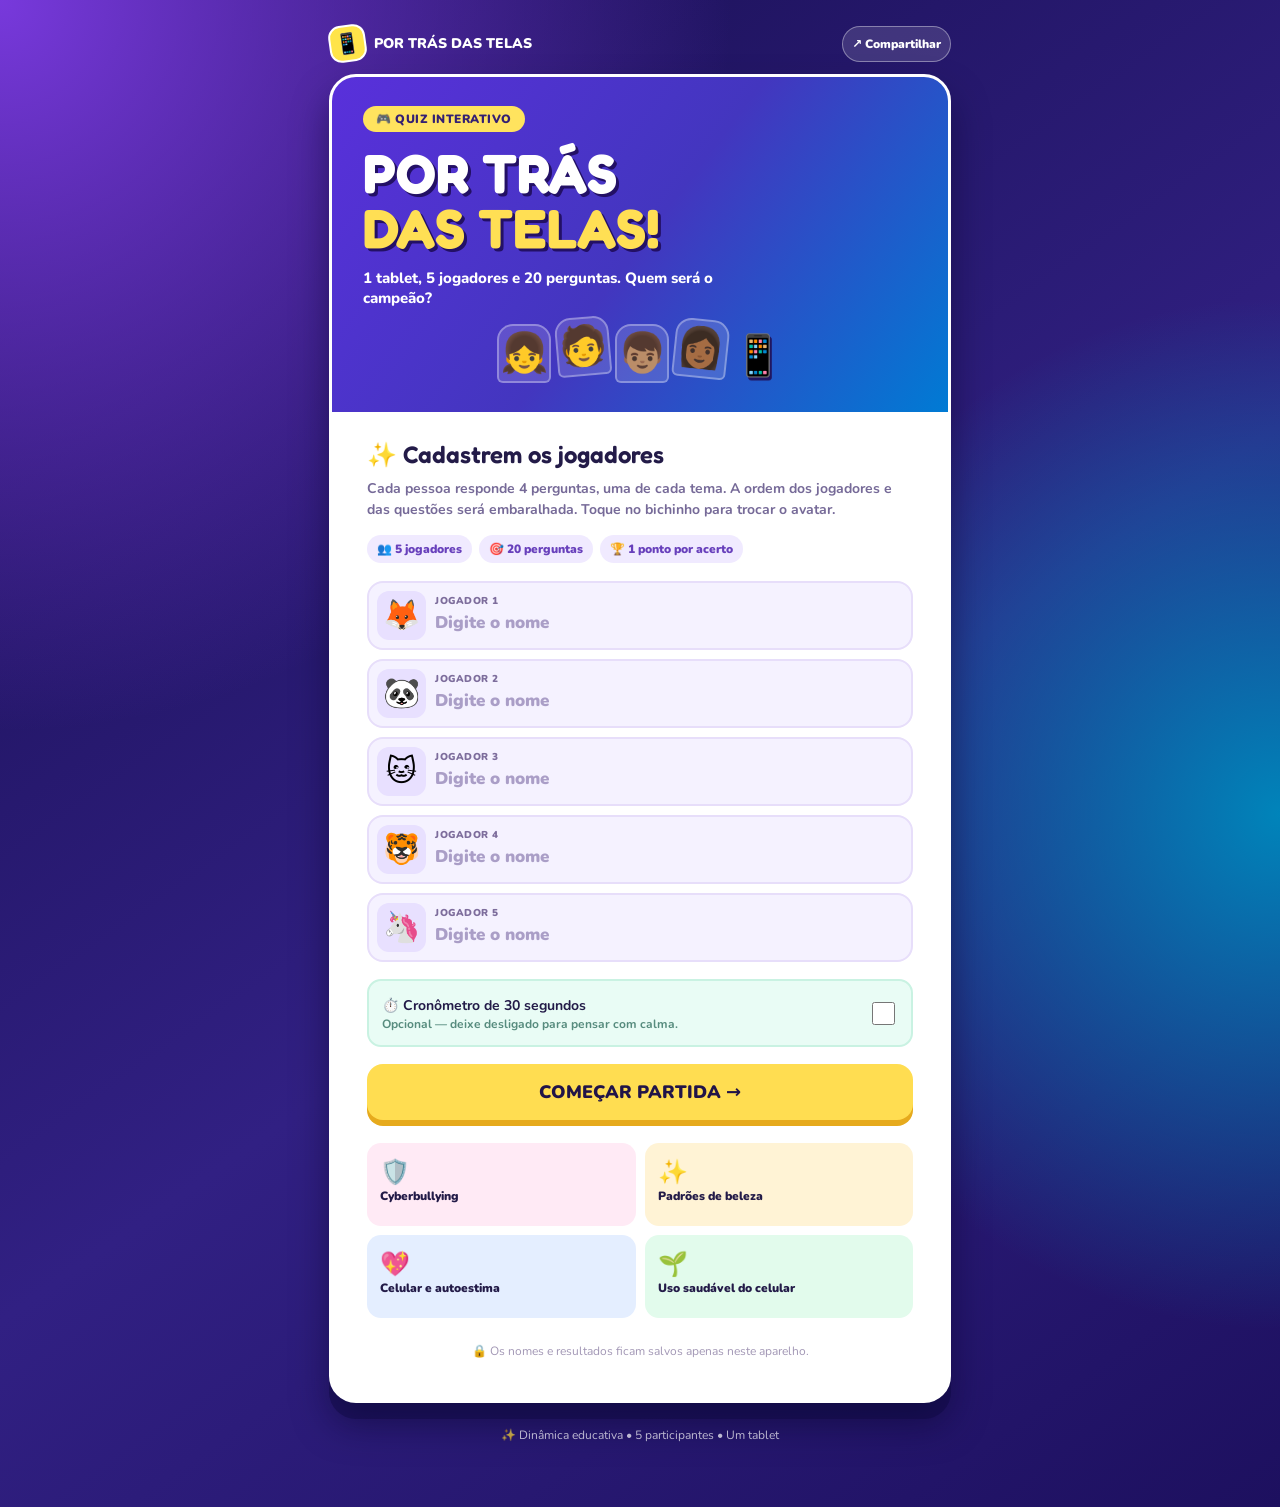
==== quiz-telas/index.html @ 09a1c5a2 "Adicionar quiz educativo interativo Por Trás das Telas para cinco jogadores" ====
<!doctype html>
<html lang="pt-BR"><head><meta charset="utf-8"><meta name="viewport" content="width=device-width,initial-scale=1,viewport-fit=cover"><meta name="theme-color" content="#22115e"><meta name="description" content="Quiz Por Trás das Telas: cinco jogadores, um tablet, 20 perguntas e 4 temas."><title>Por Trás das Telas | Quiz</title>
<style>
@import url('https://fonts.googleapis.com/css2?family=Fredoka:wght@400;500;600;700&family=Nunito:wght@400;700;800;900&display=swap');
*{box-sizing:border-box}body{margin:0;font-family:Nunito,system-ui,sans-serif;background:radial-gradient(circle at 0 0,#7839dc,transparent 37%),radial-gradient(circle at 100% 54%,#0084ba,transparent 34%),linear-gradient(145deg,#170e4f,#312083 55%,#1d105f);min-height:100dvh;color:#231b48}button,input{font:inherit}button{cursor:pointer;-webkit-tap-highlight-color:transparent}button:focus-visible,input:focus-visible{outline:3px solid #ffd848;outline-offset:2px}.shell{max-width:650px;padding:15px 14px 40px;margin:auto}.mast{display:flex;align-items:center;justify-content:space-between;gap:8px;margin-bottom:12px;color:#fff;font-weight:900;font-size:14px}.mast .brand{display:flex;align-items:center;gap:8px}.brand span{background:#ffe449;color:#271c63;display:grid;place-items:center;border:2px solid white;border-radius:12px;width:37px;height:37px;font-size:20px;transform:rotate(-8deg)}.share{border:1px solid #ffffff60;color:white;background:#ffffff22;border-radius:99px;font-size:12px;font-weight:900;padding:9px}.card{background:white;border:3px solid #fff;border-radius:27px;box-shadow:0 16px 0 #0e083e6c,0 22px 35px #09052e80;overflow:hidden}.banner{background:linear-gradient(127deg,#5930db,#4336bf,#007bd4);padding:28px 21px 25px;color:#fff;position:relative;overflow:hidden}.ribbon{display:inline-block;background:#ffe35e;color:#342073;padding:5px 13px;font-size:12px;font-weight:900;border-radius:100px;text-transform:uppercase;letter-spacing:.5px}.banner h1{font:700 clamp(36px,9vw,55px)/1 Fredoka,sans-serif;margin:13px 0;text-shadow:3px 3px #231065}.banner h1 em{color:#ffdf54;font-style:normal}.banner p{font-size:15px;font-weight:800;max-width:350px;margin:0}.avatars{display:flex;justify-content:center;align-items:end;gap:5px;padding-top:16px}.person{font-size:39px;display:grid;place-items:center;width:54px;height:59px;background:#ffffff24;border:2px solid #ffffff50;border-radius:16px 16px 6px 6px}.person:nth-child(2){transform:translateY(-7px) rotate(-5deg)}.person:nth-child(4){transform:translateY(-5px) rotate(6deg)}.mascot{font-size:40px;animation:bob 2.1s ease-in-out infinite;filter:drop-shadow(2px 3px 0 #201661)}.body{padding:22px 19px}.body h2{font:600 24px Fredoka,sans-serif;margin:0 0 9px}.desc{font-size:14px;color:#766a98;font-weight:700;line-height:1.5;margin:0 0 15px}.chips{display:flex;gap:7px;flex-wrap:wrap;margin:14px 0 18px}.chips span{font-size:12px;background:#f0eaff;border-radius:99px;padding:6px 10px;color:#6840bc;font-weight:900}.line{background:#f5f2ff;border:2px solid #e7defa;border-radius:16px;display:flex;align-items:center;gap:9px;padding:8px;margin-bottom:9px}.avatarBtn{background:#e8e0ff;border:0;border-radius:12px;width:49px;height:49px;font-size:30px;flex:none}.line div{min-width:0;flex:1}.line label{display:block;font-size:10px;color:#7d6d9c;font-weight:900;letter-spacing:.5px;text-transform:uppercase}.line input{border:0;background:transparent;width:100%;color:#20164f;font-size:17px;font-weight:900;outline:0;padding:3px 0}.line input::placeholder{color:#aa9ec7}.checkrow{background:#e9fcf5;border:2px solid #c9f2e2;padding:13px;border-radius:14px;display:flex;align-items:center;justify-content:space-between;margin:17px 0}.checkrow b{font-size:14px}.checkrow small{display:block;color:#578c7e;font-weight:700;font-size:12px}.checkrow input{accent-color:#5841d4;width:23px;height:23px}.btn{border:0;border-radius:16px;background:#ffdd51;color:#211448;font-weight:900;font-size:18px;padding:16px;box-shadow:0 6px #e6aa1d;width:100%;display:block}.btn:active{transform:translateY(4px);box-shadow:0 2px #e6aa1d}.btn.secondary{background:#6543df;color:white;box-shadow:0 6px #3b2799}.btn.light{background:#f1edfb;color:#5f3bbf;box-shadow:none;font-size:14px}.btn:disabled{opacity:.48;cursor:not-allowed;box-shadow:none}.error{font-size:13px;color:#bd2558;font-weight:900;margin:9px 0}.topicgrid{display:grid;grid-template-columns:1fr 1fr;gap:9px;margin-top:23px}.topic{border-radius:14px;background:#ffeaf5;padding:13px;font-weight:900;font-size:12px;min-height:83px}.topic:nth-child(2){background:#fff3d5}.topic:nth-child(3){background:#e4eeff}.topic:nth-child(4){background:#e2fbec}.topic i{display:block;font-style:normal;font-size:24px}.note{font-size:12px;color:#a297b5;text-align:center;line-height:1.5;padding-top:12px}.outside{font-size:12px;text-align:center;color:#ffffffb3;padding:24px 0}.handoff{text-align:center;padding:30px 19px}.handoff .huge{font-size:84px;animation:bob 2s infinite}.handoff h2{font:700 39px/1.07 Fredoka,sans-serif;margin:13px 0;color:#281950}.handoff h2 strong{color:#7038df}.handoff p{font-weight:800;color:#726590;line-height:1.55;margin:13px 0 22px}.handoff .sub{font-size:12px;background:#f1eaff;padding:9px;border-radius:99px;color:#6133be;font-weight:900}.handoff .btn{margin-top:22px}.qbanner{background:linear-gradient(130deg,var(--color),#29247b);padding:19px;color:white}.qtop{display:flex;justify-content:space-between;align-items:center;font-weight:900;font-size:13px;margin-bottom:9px}.meter{background:#ffffff60;height:9px;border-radius:10px;overflow:hidden;margin-bottom:20px}.meter div{height:100%;background:#ffe05b;transition:width .3s}.qbanner .tag{font-size:12px;font-weight:900;border-radius:50px;background:#fff;color:var(--color);padding:7px 11px;display:inline-block}.qbanner h2{font:600 clamp(25px,6vw,33px)/1.17 Fredoka,sans-serif;margin:15px 0 5px}.timer{background:#ffffff35;border-radius:80px;padding:5px 9px}.timer.low{background:#f42f62}.option{display:flex;align-items:center;gap:11px;border:3px solid #ede9f8;border-radius:17px;background:#faf9ff;min-height:67px;width:100%;padding:10px;text-align:left;color:#2d2550;font-size:15px;font-weight:900;margin:10px 0}.option.on{border-color:#673fe5;background:#efebff}.key{width:44px;height:44px;border-radius:13px;display:grid;place-items:center;font:700 22px Fredoka,sans-serif;color:white;background:#ed4c80;flex:none}.option:nth-child(2) .key{background:#3a87e7}.option:nth-child(3) .key{background:#20b983}.option:nth-child(4) .key{background:#f0b426}.option.on .key{box-shadow:0 0 0 3px #372484}.helper{font-size:12px;color:#9289ad;font-weight:700;text-align:center}.resulttop{text-align:center;padding:28px 17px;color:white;background:linear-gradient(135deg,#5e35d6,#9e31d2,#d1429a)}.resulttop .cup{font-size:71px;animation:bob 2s infinite}.resulttop h1{font:700 34px Fredoka,sans-serif;margin:10px 0}.resulttop p{font-size:15px;font-weight:800;margin:0}.rank{display:flex;align-items:center;gap:10px;padding:11px;background:#f7f3ff;border:2px solid #e8ddf9;border-radius:15px;margin:10px 0}.rank.gold{background:#fffae4;border-color:#ffe083}.place{width:38px;text-align:center;font:600 20px Fredoka,sans-serif;color:#6d4cc4}.rank .face{font-size:29px}.rank .name{flex:1;font-weight:900;overflow-wrap:anywhere}.rank .score{background:white;padding:7px 10px;border-radius:10px;font:600 21px Fredoka,sans-serif}.rank .score small{font:900 10px Nunito,sans-serif;display:block;color:#8d82a5;text-align:center}.details{margin-top:26px}.details summary{background:#f2ecff;border-radius:12px;color:#643ab6;padding:14px;font-weight:900;cursor:pointer}.review{padding:13px 3px;border-bottom:1px solid #ede8f7;font-size:13px;line-height:1.5}.review b{display:block;margin-bottom:4px}.review strong{color:#15926a}.review .miss{color:#bd4269}.review p{color:#655b84;margin:5px 0 0}.buttons{display:grid;gap:12px;margin-top:22px}.toast{position:fixed;bottom:25px;left:50%;transform:translateX(-50%);border-radius:40px;color:white;background:#1d1547;padding:11px 17px;font-size:13px;font-weight:900;z-index:20;box-shadow:0 12px 30px #0005}.confetti{position:fixed;top:-50px;font-size:23px;animation:fall 3.5s linear forwards;z-index:40;pointer-events:none}@keyframes bob{0%,100%{transform:translateY(0)}50%{transform:translateY(-8px)}}@keyframes fall{to{transform:translateY(105vh) rotate(600deg);opacity:0}}@media (min-width:600px){.shell{padding-top:25px}.body{padding:28px 35px}.banner{padding:29px 31px}}@media(prefers-reduced-motion:reduce){*,*:after,*:before{animation:none!important;transition:none!important}}
</style></head><body><main id="root" class="shell"></main>
<script>
(()=>{"use strict";
const D=[
["🛡️","Cyberbullying","#d4377c",[
["Qual situação é um exemplo de cyberbullying?",["Dar parabéns pelo aniversário","Humilhar alguém repetidamente num grupo de mensagens","Mandar um trabalho da escola","Conversar sobre um filme"],1,"Humilhação ou intimidação por meios digitais pode ser cyberbullying."],
["Alguém compartilha uma montagem para ridicularizar um colega. O melhor é:",["Repostar para todo mundo","Responder com xingamentos","Não espalhar, apoiar a vítima e avisar um adulto","Curtir a publicação"],2,"Não compartilhe a agressão. Apoie a pessoa e procure ajuda de um adulto ou da escola."],
["Por que ofensas pela internet podem machucar?",["Porque podem circular e afetar as emoções reais da pessoa","Porque não atingem ninguém de verdade","Porque sempre desaparecem imediatamente","Porque todo mundo acha engraçado"],0,"O sofrimento de quem recebe ofensas é real, mesmo quando ocorre on-line."],
["Uma pessoa recebe mensagens agressivas repetidas. O que pode ajudá-la?",["Revidar humilhando a outra pessoa","Guardar evidências, denunciar e procurar apoio","Criar um perfil falso para se vingar","Divulgar os ataques para mais gente"],1,"Guardar provas, bloquear ou denunciar e conversar com adultos de confiança pode ajudar."],
["Curtir um comentário que humilha alguém pode:",["Ajudar a pessoa humilhada","Não ter nenhum efeito","Reforçar a agressão","Apagar a postagem"],2,"Reações e compartilhamentos podem incentivar quem agride e aumentar a exposição."]]],
["✨","Padrões de beleza","#c69c1a",[
["Por que algumas fotos nas redes parecem perfeitas?",["Porque mostram todos os momentos da vida","Porque podem ter filtros, edição e iluminação planejada","Porque ninguém usa edição","Porque existe um único tipo de beleza"],1,"Muitas imagens são cuidadosamente selecionadas ou alteradas antes de serem postadas."],
["Ver sempre um único tipo de corpo como 'ideal' pode:",["Ensinar que todos são iguais","Aumentar comparações e inseguranças","Melhorar automaticamente a saúde","Fazer as diferenças desaparecerem"],1,"A repetição de padrões irreais pode influenciar a forma como nos vemos."],
["Qual afirmação sobre beleza faz mais sentido?",["Todas as pessoas precisam parecer iguais","Só influenciadores definem beleza","A beleza é diversa; não existe um único padrão","A beleza depende de seguidores"],2,"Os padrões mudam com o tempo e a cultura. Não existe uma definição única."],
["Uma pessoa se compara com fotos muito editadas. O que seria mais saudável?",["Criticar a própria aparência ainda mais","Imitar tudo que vê","Lembrar das edições e valorizar suas características","Deixar de conviver com amigos"],2,"Fotos editadas não são medidas justas de valor ou aparência."],
["Acompanhar criadores com diferentes estilos e corpos pode ajudar a:",["Respeitar a diversidade","Criar uma regra de beleza","Excluir quem é diferente","Fazer todas as pessoas se vestirem igual"],0,"Ver diversidade amplia referências e ajuda a questionar padrões estreitos."]]],
["💖","Celular e autoestima","#4664e5",[
["O que é autoestima?",["O número de seguidores","Como a pessoa se percebe e se valoriza","O modelo do telefone","O total de curtidas"],1,"Autoestima é como percebemos e valorizamos a nós mesmos."],
["Se uma foto recebe poucas curtidas, isso significa que:",["A pessoa vale menos","A foto deve ser apagada","Curtidas não definem o valor de ninguém","A pessoa não tem amigos"],2,"Curtidas são reações numa plataforma, não uma medida de valor pessoal."],
["Por que parece que todos vivem melhor nas redes?",["Porque ninguém tem problemas","Porque vemos momentos selecionados da vida dos outros","Porque todas as postagens mostram a rotina inteira","Porque ninguém edita o que publica"],1,"Em geral, vemos recortes e destaques, não a vida completa das pessoas."],
["Se um perfil te deixa mal com frequência, você pode:",["Continuar seguindo por obrigação","Comparar-se ainda mais","Silenciar ou deixar de seguir e buscar apoio se preciso","Copiar todas as fotos"],2,"Você pode controlar parte do que acompanha e conversar com alguém de confiança."],
["Qual é um sinal de que o celular está afetando seu bem-estar?",["Usá-lo para aprender","Falar com amigos e depois descansar","Perder sono e se sentir mal após se comparar constantemente","Tirar uma foto em um passeio"],2,"Conteúdos e hábitos podem prejudicar quando interferem no humor, sono ou rotina."]]],
["🌱","Uso saudável do celular","#159f79",[
["Usar o celular de forma saudável é:",["Ficar na internet a madrugada toda","Equilibrar tela, estudos, sono e convivência","Responder toda mensagem imediatamente","Abandonar atividades presenciais"],1,"Equilíbrio significa reservar tempo também para descansar, estudar e conviver."],
["Qual hábito pode ajudar a dormir melhor?",["Aumentar o brilho do celular","Passar a noite rolando vídeos","Reduzir o uso do celular antes de dormir","Deixar notificações ligadas toda a noite"],2,"Menos estímulo de telas à noite pode contribuir para uma boa rotina de sono."],
["Silenciar notificações durante uma atividade pode:",["Reduzir distrações e ajudar na concentração","Apagar todas as mensagens","Acabar com suas amizades","Desligar permanentemente o aparelho"],0,"Você pode escolher horários de foco e manter exceções importantes."],
["Você percebe que passa horas rolando vídeos. Qual atitude pode ajudar?",["Abrir mais aplicativos","Ignorar as tarefas","Definir pausas e limites de uso","Usar o celular até adormecer"],2,"Definir horários e criar pausas ajuda a usar as telas com intenção."],
["O celular é uma ferramenta positiva quando:",["Substitui todos os amigos","Ajuda a aprender, criar e conversar com equilíbrio","Sempre atrapalha o sono","É a única diversão permitida"],1,"A tecnologia pode aproximar, informar e divertir, dependendo de como é usada."]]]
];
const AN=["🦊","🐼","🐱","🐯","🦄","🐧","🐸","🦁","🐻","🐙","🦋","🐰"];
const KEY="telas_quiz_tablet_v2",root=document.getElementById("root");let s=null,icons=[0,1,2,3,4],tickId=null;
const clean=t=>String(t).replace(/[&<>"']/g,c=>({"&":"&amp;","<":"&lt;",">":"&gt;",'"':"&quot;","'":"&#39;"}[c]));
const mix=a=>{const b=[...a];for(let i=b.length-1;i>0;i--){const j=Math.floor(Math.random()*(i+1));[b[i],b[j]]=[b[j],b[i]]}return b};
function persist(){try{localStorage.setItem(KEY,JSON.stringify(s))}catch(e){}}
function stop(){if(tickId){clearInterval(tickId);tickId=null}}
function wrapper(main){root.innerHTML='<div class="mast"><div class="brand"><span>📱</span> POR TRÁS DAS TELAS</div><button class="share" data-action="share">↗ Compartilhar</button></div><section class="card">'+main+'</section><div class="outside">✨ Dinâmica educativa • 5 participantes • Um tablet</div>'}
function setup(){
let f='';for(let i=0;i<5;i++)f+='<div class="line"><button class="avatarBtn" data-action="icon" data-i="'+i+'" aria-label="Trocar avatar">'+AN[icons[i]]+'</button><div><label for="j'+i+'">Jogador '+(i+1)+'</label><input id="j'+i+'" placeholder="Digite o nome" maxlength="20" autocomplete="off"></div></div>';
wrapper('<div class="banner"><span class="ribbon">🎮 QUIZ INTERATIVO</span><h1>POR TRÁS<br><em>DAS TELAS!</em></h1><p>1 tablet, 5 jogadores e 20 perguntas. Quem será o campeão?</p><div class="avatars"><span class="person">👧</span><span class="person">🧑</span><span class="person">👦🏽</span><span class="person">👩🏾</span><span class="mascot">📱</span></div></div><div class="body"><h2>✨ Cadastrem os jogadores</h2><p class="desc">Cada pessoa responde <b>4 perguntas</b>, uma de cada tema. A ordem dos jogadores e das questões será embaralhada. Toque no bichinho para trocar o avatar.</p><div class="chips"><span>👥 5 jogadores</span><span>🎯 20 perguntas</span><span>🏆 1 ponto por acerto</span></div>'+f+'<div class="checkrow"><div><b>⏱️ Cronômetro de 30 segundos</b><small>Opcional — deixe desligado para pensar com calma.</small></div><input type="checkbox" id="timerOn"></div><div id="error" class="error"></div><button data-action="start" class="btn">COMEÇAR PARTIDA →</button><div class="topicgrid"><div class="topic"><i>🛡️</i>Cyberbullying</div><div class="topic"><i>✨</i>Padrões de beleza</div><div class="topic"><i>💖</i>Celular e autoestima</div><div class="topic"><i>🌱</i>Uso saudável do celular</div></div><p class="note">🔒 Os nomes e resultados ficam salvos apenas neste aparelho.</p></div>')
}
function start(){
let names=Array.from(root.querySelectorAll(".line input")).map(e=>e.value.trim().replace(/\s+/g," "));
if(names.some(n=>!n)){root.querySelector("#error").textContent="Preencha os cinco nomes.";return}
if(new Set(names.map(n=>n.toLowerCase())).size!==5){root.querySelector("#error").textContent="Use nomes diferentes.";return}
newGame(names.map((n,i)=>({name:n,avatar:AN[icons[i]],score:0})),root.querySelector("#timerOn").checked)
}
function newGame(players,timer){
const bank=D.map(()=>mix([0,1,2,3,4])),offset=mix([0,1,2,3]),playersInSeats=mix([0,1,2,3,4]);let turns=[];
for(let r=0;r<4;r++)for(let seat of mix([0,1,2,3,4])){let t=offset[(seat+r)%4];turns.push({player:playersInSeats[seat],topic:t,index:bank[t].pop(),round:r+1})}
s={version:2,phase:"pass",players,turns,position:0,picked:null,results:[],timer,deadline:null};persist();render();window.scrollTo(0,0)
}
function pass(){
const turn=s.turns[s.position],p=s.players[turn.player],t=D[turn.topic];
wrapper('<div class="banner"><span class="ribbon">RODADA '+turn.round+' / 4</span><h1>É HORA DE<br><em>PASSAR O TABLET!</em></h1><p>PERGUNTA '+(s.position+1)+' DE 20</p></div><div class="handoff"><div class="huge">'+clean(p.avatar)+'</div><h2>Agora é a vez de<br><strong>'+clean(p.name)+'!</strong></h2><p>Entregue o tablet para <b>'+clean(p.name)+'</b>.<br>Quando estiver pronto(a), toque para abrir a próxima pergunta.</p><div class="sub">'+t[0]+' Tema da vez: '+clean(t[1])+'</div><button class="btn" data-action="ready">ESTOU PRONTO(A) →</button><p class="note">Não revelaremos as respostas corretas até o final do jogo.</p></div>')
}
function question(){
const turn=s.turns[s.position],t=D[turn.topic],p=s.players[turn.player],q=t[3][turn.index];let opts="";
q[1].forEach((o,i)=>{opts+='<button class="option'+(s.picked===i?' on':'')+'" data-action="pick" data-i="'+i+'" aria-pressed="'+(s.picked===i)+'"><span class="key">'+("ABCD"[i])+'</span>'+clean(o)+'</button>'});
wrapper('<div class="qbanner" style="--color:'+t[2]+'"><div class="qtop"><span>'+clean(p.avatar)+' '+clean(p.name)+'</span><span class="timer" id="counter">'+(s.timer?'⏱ 30s':'Sem tempo limite')+'</span></div><div class="qtop"><span>QUESTÃO '+(s.position+1)+' DE 20</span><span>RODADA '+turn.round+' DE 4</span></div><div class="meter"><div style="width:'+(s.position/20*100)+'%"></div></div><span class="tag">'+t[0]+' '+clean(t[1])+'</span><h2>'+clean(q[0])+'</h2></div><div class="body"><h2>Escolha sua resposta</h2>'+opts+'<button class="btn" data-action="next" id="next" '+(s.picked===null?'disabled':'')+'>CONFIRMAR RESPOSTA ✓</button><p class="helper">💡 Leia com calma. O gabarito e a pontuação aparecem no encerramento.</p></div>');
if(s.timer)clock()
}
function clock(){stop();if(!s.deadline){s.deadline=Date.now()+30000;persist()}function t(){if(s.phase!=="question"){stop();return}let rem=Math.max(0,Math.ceil((s.deadline-Date.now())/1000));let e=root.querySelector("#counter");if(e){e.textContent="⏱ "+rem+"s";e.classList.toggle("low",rem<=10)}if(rem===0)next(true)}t();tickId=setInterval(t,350)}
function next(timeout){if(s.phase!=="question"||(!timeout&&s.picked===null))return;stop();let turn=s.turns[s.position],q=D[turn.topic][3][turn.index],correct=s.picked===q[2];s.results.push({player:turn.player,topic:turn.topic,index:turn.index,selected:s.picked,correct});if(correct)s.players[turn.player].score++;s.position++;s.picked=null;s.deadline=null;s.phase=s.position===20?"result":"pass";persist();render();window.scrollTo(0,0);if(s.phase==="result")confetti()}
function results(){
const ranks=s.players.map((p,i)=>({...p,i})).sort((a,b)=>b.score-a.score),best=ranks[0].score,winners=ranks.filter(p=>p.score===best);
let h='<div class="resulttop"><div class="cup">🏆</div><h1>'+(winners.length>1?'TEMOS UM EMPATE!':'TEMOS UM CAMPEÃO!')+'</h1><p>'+(winners.length>1?winners.map(p=>clean(p.name)).join(" e ")+" acertaram "+best+" de 4!":clean(winners[0].name)+" venceu com "+best+" de 4 acertos!")+'</p></div><div class="body"><h2>Ranking final</h2><p class="desc">Cada jogador recebeu uma pergunta de cada tema. Veja os resultados!</p>';
let last=-1,rank=0;
ranks.forEach((p,i)=>{if(p.score!==last){rank=i+1;last=p.score}h+='<div class="rank'+(p.score===best?' gold':'')+'"><span class="place">'+(rank===1?'🥇':rank===2?'🥈':rank===3?'🥉':rank+'º')+'</span><span class="face">'+clean(p.avatar)+'</span><span class="name">'+clean(p.name)+'</span><span class="score">'+p.score+'/4<small>ACERTOS</small></span></div>'});
h+='<details class="details"><summary>📚 Ver gabarito comentado (20 perguntas)</summary>';
D.forEach((topic,ti)=>{h+='<h3 style="color:'+topic[2]+';margin:18px 0 0">'+topic[0]+' '+clean(topic[1])+'</h3>';s.results.filter(a=>a.topic===ti).forEach(a=>{const q=topic[3][a.index],p=s.players[a.player];h+='<div class="review"><b>'+clean(p.avatar)+' '+clean(p.name)+' — '+clean(q[0])+'</b><strong class="'+(a.correct?'':'miss')+'">'+(a.correct?'✓ Acertou':'✗ Errou')+' • Correta: '+("ABCD"[q[2]])+') '+clean(q[1][q[2]])+'</strong><p>'+clean(q[3])+'</p></div>'})});
h+='</details><div class="buttons"><button class="btn" data-action="again">🔀 JOGAR DE NOVO</button><button class="btn light" data-action="reset">👥 TROCAR JOGADORES</button><button class="btn secondary" data-action="share">↗ COMPARTILHAR O LINK</button></div><p class="note">Cada nova partida embaralha perguntas e turnos. Os dados ficam salvos somente neste tablet.</p></div>';wrapper(h)
}
function confetti(){if(matchMedia("(prefers-reduced-motion: reduce)").matches)return;for(let i=0;i<24;i++){const e=document.createElement("span");e.className="confetti";e.textContent=["✨","⭐","💛","🎉","💜"][i%5];e.style.left=Math.random()*100+"vw";e.style.animationDelay=Math.random()*1.3+"s";document.body.appendChild(e);setTimeout(()=>e.remove(),5000)}}
function toast(msg){const d=document.createElement("div");d.className="toast";d.textContent=msg;document.body.appendChild(d);setTimeout(()=>d.remove(),2400)}
async function share(){const url=location.origin+location.pathname;try{if(navigator.share)await navigator.share({title:"Quiz Por Trás das Telas",text:"Jogue o quiz sobre redes sociais e autoestima!",url});else if(navigator.clipboard){await navigator.clipboard.writeText(url);toast("Link copiado! 📋")}else toast("Copie o endereço na barra do navegador.")}catch(e){}}
function render(){stop();if(!s){setup();return}if(s.phase==="pass")pass();else if(s.phase==="question")question();else if(s.phase==="result")results()}
root.addEventListener("click",e=>{const b=e.target.closest("[data-action]");if(!b)return;const a=b.dataset.action;if(a==="icon"){let i=+b.dataset.i;icons[i]=(icons[i]+1)%AN.length;b.textContent=AN[icons[i]]}else if(a==="start")start();else if(a==="ready"){s.phase="question";s.deadline=null;s.picked=null;persist();render()}else if(a==="pick"&&s.phase==="question"){s.picked=+b.dataset.i;persist();render()}else if(a==="next")next(false);else if(a==="again"){newGame(s.players.map(p=>({...p,score:0})),s.timer)}else if(a==="reset"){stop();s=null;localStorage.removeItem(KEY);setup()}else if(a==="share")share()});
try{let old=JSON.parse(localStorage.getItem(KEY)||"null");if(old&&old.version===2&&old.players?.length===5&&old.turns?.length===20&&old.position>=0&&old.position<=20&&["pass","question","result"].includes(old.phase))s=old}catch(e){}render();
})();
</script></body></html>
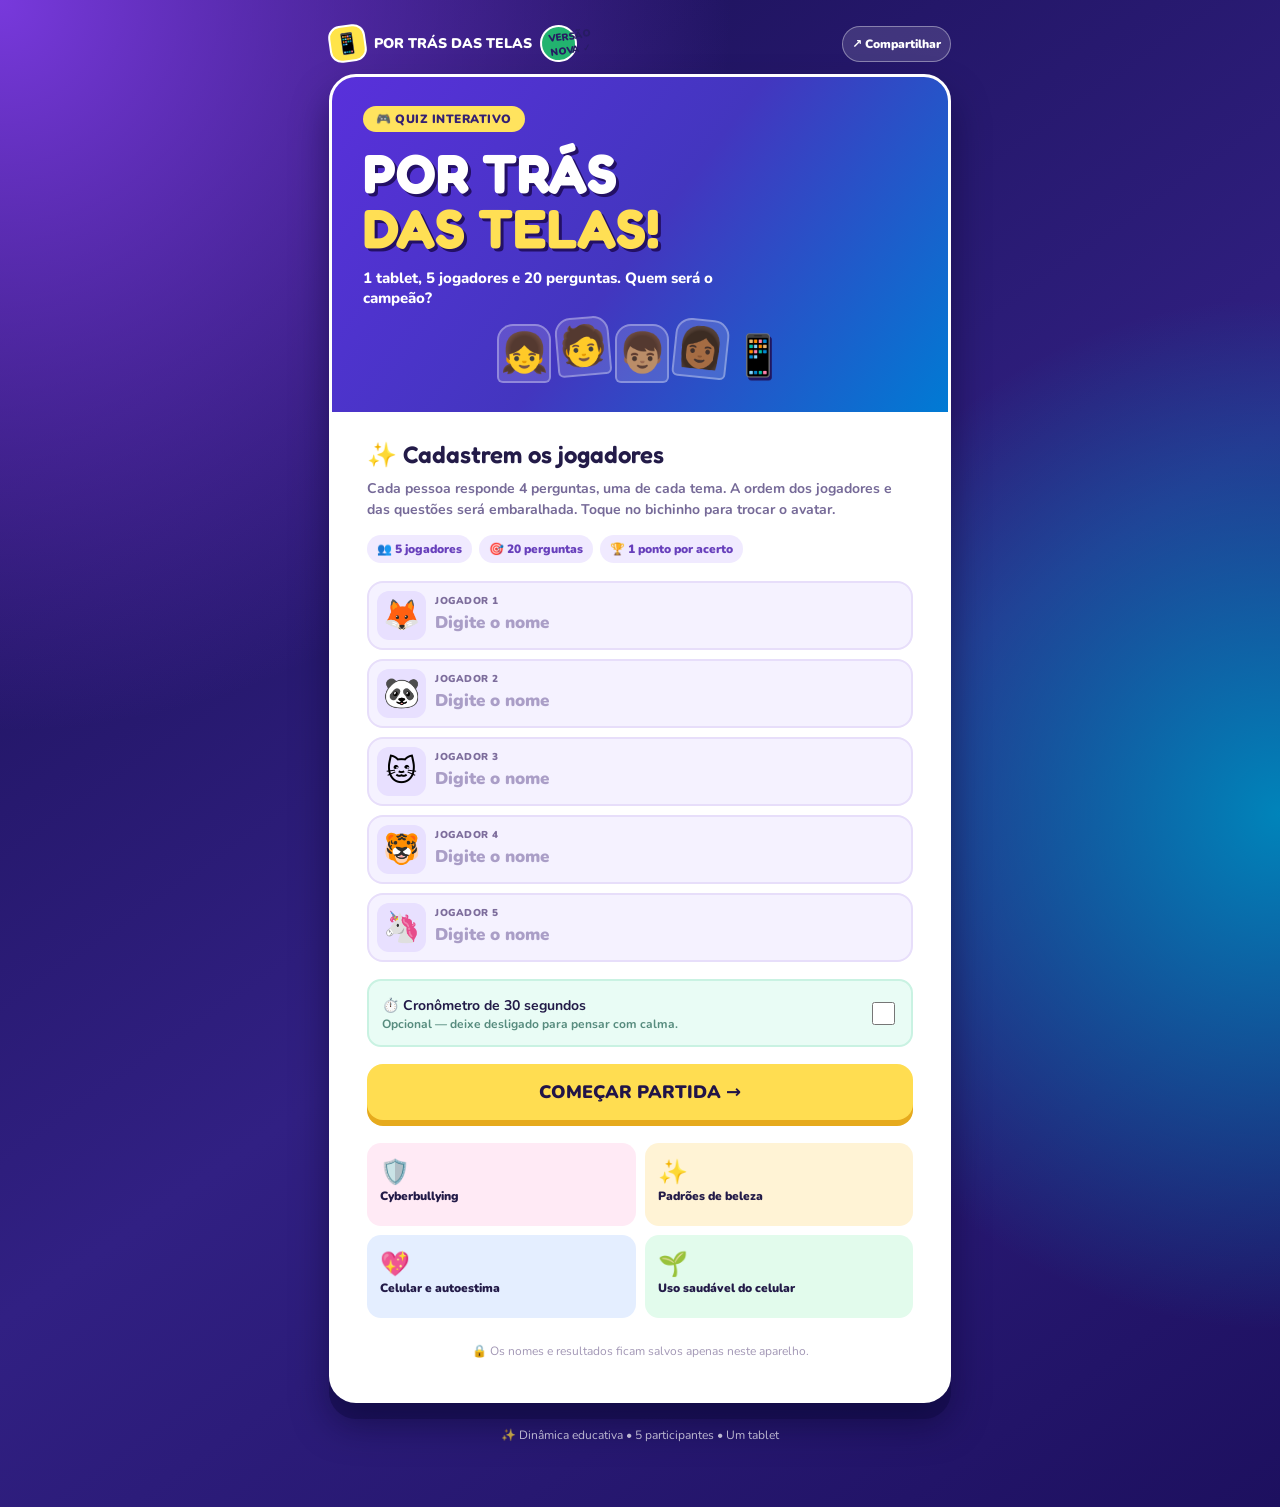
==== commit fe9fd437: "Atualizar quiz com feedback imediato e versão nova para renovar cache" ====
--- a/quiz-telas/index.html
+++ b/quiz-telas/index.html
@@ -3,6 +3,23 @@
 <style>
 @import url('https://fonts.googleapis.com/css2?family=Fredoka:wght@400;500;600;700&family=Nunito:wght@400;700;800;900&display=swap');
 *{box-sizing:border-box}body{margin:0;font-family:Nunito,system-ui,sans-serif;background:radial-gradient(circle at 0 0,#7839dc,transparent 37%),radial-gradient(circle at 100% 54%,#0084ba,transparent 34%),linear-gradient(145deg,#170e4f,#312083 55%,#1d105f);min-height:100dvh;color:#231b48}button,input{font:inherit}button{cursor:pointer;-webkit-tap-highlight-color:transparent}button:focus-visible,input:focus-visible{outline:3px solid #ffd848;outline-offset:2px}.shell{max-width:650px;padding:15px 14px 40px;margin:auto}.mast{display:flex;align-items:center;justify-content:space-between;gap:8px;margin-bottom:12px;color:#fff;font-weight:900;font-size:14px}.mast .brand{display:flex;align-items:center;gap:8px}.brand span{background:#ffe449;color:#271c63;display:grid;place-items:center;border:2px solid white;border-radius:12px;width:37px;height:37px;font-size:20px;transform:rotate(-8deg)}.share{border:1px solid #ffffff60;color:white;background:#ffffff22;border-radius:99px;font-size:12px;font-weight:900;padding:9px}.card{background:white;border:3px solid #fff;border-radius:27px;box-shadow:0 16px 0 #0e083e6c,0 22px 35px #09052e80;overflow:hidden}.banner{background:linear-gradient(127deg,#5930db,#4336bf,#007bd4);padding:28px 21px 25px;color:#fff;position:relative;overflow:hidden}.ribbon{display:inline-block;background:#ffe35e;color:#342073;padding:5px 13px;font-size:12px;font-weight:900;border-radius:100px;text-transform:uppercase;letter-spacing:.5px}.banner h1{font:700 clamp(36px,9vw,55px)/1 Fredoka,sans-serif;margin:13px 0;text-shadow:3px 3px #231065}.banner h1 em{color:#ffdf54;font-style:normal}.banner p{font-size:15px;font-weight:800;max-width:350px;margin:0}.avatars{display:flex;justify-content:center;align-items:end;gap:5px;padding-top:16px}.person{font-size:39px;display:grid;place-items:center;width:54px;height:59px;background:#ffffff24;border:2px solid #ffffff50;border-radius:16px 16px 6px 6px}.person:nth-child(2){transform:translateY(-7px) rotate(-5deg)}.person:nth-child(4){transform:translateY(-5px) rotate(6deg)}.mascot{font-size:40px;animation:bob 2.1s ease-in-out infinite;filter:drop-shadow(2px 3px 0 #201661)}.body{padding:22px 19px}.body h2{font:600 24px Fredoka,sans-serif;margin:0 0 9px}.desc{font-size:14px;color:#766a98;font-weight:700;line-height:1.5;margin:0 0 15px}.chips{display:flex;gap:7px;flex-wrap:wrap;margin:14px 0 18px}.chips span{font-size:12px;background:#f0eaff;border-radius:99px;padding:6px 10px;color:#6840bc;font-weight:900}.line{background:#f5f2ff;border:2px solid #e7defa;border-radius:16px;display:flex;align-items:center;gap:9px;padding:8px;margin-bottom:9px}.avatarBtn{background:#e8e0ff;border:0;border-radius:12px;width:49px;height:49px;font-size:30px;flex:none}.line div{min-width:0;flex:1}.line label{display:block;font-size:10px;color:#7d6d9c;font-weight:900;letter-spacing:.5px;text-transform:uppercase}.line input{border:0;background:transparent;width:100%;color:#20164f;font-size:17px;font-weight:900;outline:0;padding:3px 0}.line input::placeholder{color:#aa9ec7}.checkrow{background:#e9fcf5;border:2px solid #c9f2e2;padding:13px;border-radius:14px;display:flex;align-items:center;justify-content:space-between;margin:17px 0}.checkrow b{font-size:14px}.checkrow small{display:block;color:#578c7e;font-weight:700;font-size:12px}.checkrow input{accent-color:#5841d4;width:23px;height:23px}.btn{border:0;border-radius:16px;background:#ffdd51;color:#211448;font-weight:900;font-size:18px;padding:16px;box-shadow:0 6px #e6aa1d;width:100%;display:block}.btn:active{transform:translateY(4px);box-shadow:0 2px #e6aa1d}.btn.secondary{background:#6543df;color:white;box-shadow:0 6px #3b2799}.btn.light{background:#f1edfb;color:#5f3bbf;box-shadow:none;font-size:14px}.btn:disabled{opacity:.48;cursor:not-allowed;box-shadow:none}.error{font-size:13px;color:#bd2558;font-weight:900;margin:9px 0}.topicgrid{display:grid;grid-template-columns:1fr 1fr;gap:9px;margin-top:23px}.topic{border-radius:14px;background:#ffeaf5;padding:13px;font-weight:900;font-size:12px;min-height:83px}.topic:nth-child(2){background:#fff3d5}.topic:nth-child(3){background:#e4eeff}.topic:nth-child(4){background:#e2fbec}.topic i{display:block;font-style:normal;font-size:24px}.note{font-size:12px;color:#a297b5;text-align:center;line-height:1.5;padding-top:12px}.outside{font-size:12px;text-align:center;color:#ffffffb3;padding:24px 0}.handoff{text-align:center;padding:30px 19px}.handoff .huge{font-size:84px;animation:bob 2s infinite}.handoff h2{font:700 39px/1.07 Fredoka,sans-serif;margin:13px 0;color:#281950}.handoff h2 strong{color:#7038df}.handoff p{font-weight:800;color:#726590;line-height:1.55;margin:13px 0 22px}.handoff .sub{font-size:12px;background:#f1eaff;padding:9px;border-radius:99px;color:#6133be;font-weight:900}.handoff .btn{margin-top:22px}.qbanner{background:linear-gradient(130deg,var(--color),#29247b);padding:19px;color:white}.qtop{display:flex;justify-content:space-between;align-items:center;font-weight:900;font-size:13px;margin-bottom:9px}.meter{background:#ffffff60;height:9px;border-radius:10px;overflow:hidden;margin-bottom:20px}.meter div{height:100%;background:#ffe05b;transition:width .3s}.qbanner .tag{font-size:12px;font-weight:900;border-radius:50px;background:#fff;color:var(--color);padding:7px 11px;display:inline-block}.qbanner h2{font:600 clamp(25px,6vw,33px)/1.17 Fredoka,sans-serif;margin:15px 0 5px}.timer{background:#ffffff35;border-radius:80px;padding:5px 9px}.timer.low{background:#f42f62}.option{display:flex;align-items:center;gap:11px;border:3px solid #ede9f8;border-radius:17px;background:#faf9ff;min-height:67px;width:100%;padding:10px;text-align:left;color:#2d2550;font-size:15px;font-weight:900;margin:10px 0}.option.on{border-color:#673fe5;background:#efebff}.key{width:44px;height:44px;border-radius:13px;display:grid;place-items:center;font:700 22px Fredoka,sans-serif;color:white;background:#ed4c80;flex:none}.option:nth-child(2) .key{background:#3a87e7}.option:nth-child(3) .key{background:#20b983}.option:nth-child(4) .key{background:#f0b426}.option.on .key{box-shadow:0 0 0 3px #372484}.helper{font-size:12px;color:#9289ad;font-weight:700;text-align:center}.resulttop{text-align:center;padding:28px 17px;color:white;background:linear-gradient(135deg,#5e35d6,#9e31d2,#d1429a)}.resulttop .cup{font-size:71px;animation:bob 2s infinite}.resulttop h1{font:700 34px Fredoka,sans-serif;margin:10px 0}.resulttop p{font-size:15px;font-weight:800;margin:0}.rank{display:flex;align-items:center;gap:10px;padding:11px;background:#f7f3ff;border:2px solid #e8ddf9;border-radius:15px;margin:10px 0}.rank.gold{background:#fffae4;border-color:#ffe083}.place{width:38px;text-align:center;font:600 20px Fredoka,sans-serif;color:#6d4cc4}.rank .face{font-size:29px}.rank .name{flex:1;font-weight:900;overflow-wrap:anywhere}.rank .score{background:white;padding:7px 10px;border-radius:10px;font:600 21px Fredoka,sans-serif}.rank .score small{font:900 10px Nunito,sans-serif;display:block;color:#8d82a5;text-align:center}.details{margin-top:26px}.details summary{background:#f2ecff;border-radius:12px;color:#643ab6;padding:14px;font-weight:900;cursor:pointer}.review{padding:13px 3px;border-bottom:1px solid #ede8f7;font-size:13px;line-height:1.5}.review b{display:block;margin-bottom:4px}.review strong{color:#15926a}.review .miss{color:#bd4269}.review p{color:#655b84;margin:5px 0 0}.buttons{display:grid;gap:12px;margin-top:22px}.toast{position:fixed;bottom:25px;left:50%;transform:translateX(-50%);border-radius:40px;color:white;background:#1d1547;padding:11px 17px;font-size:13px;font-weight:900;z-index:20;box-shadow:0 12px 30px #0005}.confetti{position:fixed;top:-50px;font-size:23px;animation:fall 3.5s linear forwards;z-index:40;pointer-events:none}@keyframes bob{0%,100%{transform:translateY(0)}50%{transform:translateY(-8px)}}@keyframes fall{to{transform:translateY(105vh) rotate(600deg);opacity:0}}@media (min-width:600px){.shell{padding-top:25px}.body{padding:28px 35px}.banner{padding:29px 31px}}@media(prefers-reduced-motion:reduce){*,*:after,*:before{animation:none!important;transition:none!important}}
+
+.feedbackBanner{padding:23px 19px;text-align:center;color:white}
+.feedbackBanner.yay{background:linear-gradient(135deg,#0b9262,#20bd78 70%,#69dc9f)}
+.feedbackBanner.oops{background:linear-gradient(135deg,#c72750,#ef4864 70%,#ff8c8e)}
+.feedbackBanner .feedbackIcon{font-size:64px;line-height:1.15}
+.feedbackBanner h1{font-family:Fredoka,sans-serif;font-size:41px;line-height:1;margin:8px 0;text-shadow:2px 3px #0002}
+.feedbackBanner p{font-weight:900;font-size:15px;margin:0}
+.feedbackChoices{display:grid;gap:10px;margin:15px 0}
+.feedbackChoices .option{cursor:default;min-height:56px;margin:0;border-width:3px}
+.feedbackChoices .option.correctChoice{background:#dff9e9;border-color:#18aa68}
+.feedbackChoices .option.wrongChoice{background:#ffebee;border-color:#e2485b}
+.feedbackChoices .option.correctChoice .key{background:#18aa68}
+.feedbackChoices .option.wrongChoice .key{background:#e2485b}
+.choiceMark{font-size:20px;margin-left:auto}
+.feedbackExplain{background:#f2eeff;border-radius:16px;padding:15px;margin:18px 0;color:#362567}
+.feedbackExplain strong{font-family:Fredoka,sans-serif;font-size:20px}
+.feedbackExplain p{font-size:15px;line-height:1.5;font-weight:800;margin:8px 0 0}
 </style></head><body><main id="root" class="shell"></main>
 <script>
 (()=>{"use strict";
@@ -33,12 +50,12 @@
 ["O celular é uma ferramenta positiva quando:",["Substitui todos os amigos","Ajuda a aprender, criar e conversar com equilíbrio","Sempre atrapalha o sono","É a única diversão permitida"],1,"A tecnologia pode aproximar, informar e divertir, dependendo de como é usada."]]]
 ];
 const AN=["🦊","🐼","🐱","🐯","🦄","🐧","🐸","🦁","🐻","🐙","🦋","🐰"];
-const KEY="telas_quiz_tablet_v2",root=document.getElementById("root");let s=null,icons=[0,1,2,3,4],tickId=null;
+const KEY="telas_quiz_tablet_v3_feedback",root=document.getElementById("root");let s=null,icons=[0,1,2,3,4],tickId=null;
 const clean=t=>String(t).replace(/[&<>"']/g,c=>({"&":"&amp;","<":"&lt;",">":"&gt;",'"':"&quot;","'":"&#39;"}[c]));
 const mix=a=>{const b=[...a];for(let i=b.length-1;i>0;i--){const j=Math.floor(Math.random()*(i+1));[b[i],b[j]]=[b[j],b[i]]}return b};
 function persist(){try{localStorage.setItem(KEY,JSON.stringify(s))}catch(e){}}
 function stop(){if(tickId){clearInterval(tickId);tickId=null}}
-function wrapper(main){root.innerHTML='<div class="mast"><div class="brand"><span>📱</span> POR TRÁS DAS TELAS</div><button class="share" data-action="share">↗ Compartilhar</button></div><section class="card">'+main+'</section><div class="outside">✨ Dinâmica educativa • 5 participantes • Um tablet</div>'}
+function wrapper(main){root.innerHTML='<div class="mast"><div class="brand"><span>📱</span> POR TRÁS DAS TELAS <span style="font-size:10px;background:#22b36f;padding:4px 7px;border-radius:100px">VERSÃO NOVA ✓</span></div><button class="share" data-action="share">↗ Compartilhar</button></div><section class="card">'+main+'</section><div class="outside">✨ Dinâmica educativa • 5 participantes • Um tablet</div>'}
 function setup(){
 let f='';for(let i=0;i<5;i++)f+='<div class="line"><button class="avatarBtn" data-action="icon" data-i="'+i+'" aria-label="Trocar avatar">'+AN[icons[i]]+'</button><div><label for="j'+i+'">Jogador '+(i+1)+'</label><input id="j'+i+'" placeholder="Digite o nome" maxlength="20" autocomplete="off"></div></div>';
 wrapper('<div class="banner"><span class="ribbon">🎮 QUIZ INTERATIVO</span><h1>POR TRÁS<br><em>DAS TELAS!</em></h1><p>1 tablet, 5 jogadores e 20 perguntas. Quem será o campeão?</p><div class="avatars"><span class="person">👧</span><span class="person">🧑</span><span class="person">👦🏽</span><span class="person">👩🏾</span><span class="mascot">📱</span></div></div><div class="body"><h2>✨ Cadastrem os jogadores</h2><p class="desc">Cada pessoa responde <b>4 perguntas</b>, uma de cada tema. A ordem dos jogadores e das questões será embaralhada. Toque no bichinho para trocar o avatar.</p><div class="chips"><span>👥 5 jogadores</span><span>🎯 20 perguntas</span><span>🏆 1 ponto por acerto</span></div>'+f+'<div class="checkrow"><div><b>⏱️ Cronômetro de 30 segundos</b><small>Opcional — deixe desligado para pensar com calma.</small></div><input type="checkbox" id="timerOn"></div><div id="error" class="error"></div><button data-action="start" class="btn">COMEÇAR PARTIDA →</button><div class="topicgrid"><div class="topic"><i>🛡️</i>Cyberbullying</div><div class="topic"><i>✨</i>Padrões de beleza</div><div class="topic"><i>💖</i>Celular e autoestima</div><div class="topic"><i>🌱</i>Uso saudável do celular</div></div><p class="note">🔒 Os nomes e resultados ficam salvos apenas neste aparelho.</p></div>')
@@ -61,11 +78,31 @@
 function question(){
 const turn=s.turns[s.position],t=D[turn.topic],p=s.players[turn.player],q=t[3][turn.index];let opts="";
 q[1].forEach((o,i)=>{opts+='<button class="option'+(s.picked===i?' on':'')+'" data-action="pick" data-i="'+i+'" aria-pressed="'+(s.picked===i)+'"><span class="key">'+("ABCD"[i])+'</span>'+clean(o)+'</button>'});
-wrapper('<div class="qbanner" style="--color:'+t[2]+'"><div class="qtop"><span>'+clean(p.avatar)+' '+clean(p.name)+'</span><span class="timer" id="counter">'+(s.timer?'⏱ 30s':'Sem tempo limite')+'</span></div><div class="qtop"><span>QUESTÃO '+(s.position+1)+' DE 20</span><span>RODADA '+turn.round+' DE 4</span></div><div class="meter"><div style="width:'+(s.position/20*100)+'%"></div></div><span class="tag">'+t[0]+' '+clean(t[1])+'</span><h2>'+clean(q[0])+'</h2></div><div class="body"><h2>Escolha sua resposta</h2>'+opts+'<button class="btn" data-action="next" id="next" '+(s.picked===null?'disabled':'')+'>CONFIRMAR RESPOSTA ✓</button><p class="helper">💡 Leia com calma. O gabarito e a pontuação aparecem no encerramento.</p></div>');
+wrapper('<div class="qbanner" style="--color:'+t[2]+'"><div class="qtop"><span>'+clean(p.avatar)+' '+clean(p.name)+'</span><span class="timer" id="counter">'+(s.timer?'⏱ 30s':'Sem tempo limite')+'</span></div><div class="qtop"><span>QUESTÃO '+(s.position+1)+' DE 20</span><span>RODADA '+turn.round+' DE 4</span></div><div class="meter"><div style="width:'+(s.position/20*100)+'%"></div></div><span class="tag">'+t[0]+' '+clean(t[1])+'</span><h2>'+clean(q[0])+'</h2></div><div class="body"><h2>Escolha sua resposta</h2>'+opts+'<button class="btn" data-action="next" id="next" '+(s.picked===null?'disabled':'')+'>CONFIRMAR RESPOSTA ✓</button><p class="helper">💡 Depois de responder, descubra na hora se acertou e leia a explicação.</p></div>');
 if(s.timer)clock()
 }
 function clock(){stop();if(!s.deadline){s.deadline=Date.now()+30000;persist()}function t(){if(s.phase!=="question"){stop();return}let rem=Math.max(0,Math.ceil((s.deadline-Date.now())/1000));let e=root.querySelector("#counter");if(e){e.textContent="⏱ "+rem+"s";e.classList.toggle("low",rem<=10)}if(rem===0)next(true)}t();tickId=setInterval(t,350)}
-function next(timeout){if(s.phase!=="question"||(!timeout&&s.picked===null))return;stop();let turn=s.turns[s.position],q=D[turn.topic][3][turn.index],correct=s.picked===q[2];s.results.push({player:turn.player,topic:turn.topic,index:turn.index,selected:s.picked,correct});if(correct)s.players[turn.player].score++;s.position++;s.picked=null;s.deadline=null;s.phase=s.position===20?"result":"pass";persist();render();window.scrollTo(0,0);if(s.phase==="result")confetti()}
+function next(timeout){
+if(s.phase!=="question"||(!timeout&&s.picked===null))return;
+stop();
+const turn=s.turns[s.position],q=D[turn.topic][3][turn.index],correct=s.picked===q[2];
+s.results.push({player:turn.player,topic:turn.topic,index:turn.index,selected:s.picked,correct});
+if(correct)s.players[turn.player].score++;
+s.feedback={player:turn.player,topic:turn.topic,index:turn.index,selected:s.picked,correct};
+s.deadline=null;s.phase="feedback";persist();render();window.scrollTo(0,0);
+}
+function feedback(){
+const a=s.feedback,t=D[a.topic],q=t[3][a.index],p=s.players[a.player];
+const opts=q[1].map((label,i)=>'<div class="option '+(i===q[2]?'correctChoice':(i===a.selected?'wrongChoice':''))+'" role="listitem"><span class="key">'+("ABCD"[i])+'</span><span>'+clean(label)+'</span>'+(i===q[2]?'<b class="choiceMark">✓</b>':i===a.selected?'<b class="choiceMark">✕</b>':'')+'</div>').join("");
+wrapper('<div class="feedbackBanner '+(a.correct?'yay':'oops')+'"><div class="feedbackIcon">'+(a.correct?'✅':'❌')+'</div><h1>'+(a.correct?'ACERTOU!':'ERROU!')+'</h1><p>'+(a.correct?'Muito bem! Você ganhou 1 ponto.':'Não foi dessa vez! Confira a resposta e entenda por quê.')+'</p></div><div class="body"><div class="qtop"><span>'+clean(p.avatar)+' '+clean(p.name)+'</span><span>'+t[0]+' '+clean(t[1])+'</span></div><h2>'+clean(q[0])+'</h2><div class="feedbackChoices" role="list">'+opts+'</div><div class="feedbackExplain"><strong>💡 Explicação</strong><p>'+clean(q[3])+'</p></div><button class="btn" data-action="advance">'+(s.position===19?'🏆 VER RESULTADO FINAL':'PRÓXIMA PERGUNTA →')+'</button><p class="helper">Passe o tablet somente quando chegar a tela do próximo jogador.</p></div>');
+}
+function advance(){
+if(s.phase!=="feedback")return;
+s.position++;s.picked=null;s.deadline=null;s.feedback=null;
+s.phase=s.position===20?"result":"pass";
+persist();render();window.scrollTo(0,0);
+if(s.phase==="result")confetti();
+}
 function results(){
 const ranks=s.players.map((p,i)=>({...p,i})).sort((a,b)=>b.score-a.score),best=ranks[0].score,winners=ranks.filter(p=>p.score===best);
 let h='<div class="resulttop"><div class="cup">🏆</div><h1>'+(winners.length>1?'TEMOS UM EMPATE!':'TEMOS UM CAMPEÃO!')+'</h1><p>'+(winners.length>1?winners.map(p=>clean(p.name)).join(" e ")+" acertaram "+best+" de 4!":clean(winners[0].name)+" venceu com "+best+" de 4 acertos!")+'</p></div><div class="body"><h2>Ranking final</h2><p class="desc">Cada jogador recebeu uma pergunta de cada tema. Veja os resultados!</p>';
@@ -78,8 +115,8 @@
 function confetti(){if(matchMedia("(prefers-reduced-motion: reduce)").matches)return;for(let i=0;i<24;i++){const e=document.createElement("span");e.className="confetti";e.textContent=["✨","⭐","💛","🎉","💜"][i%5];e.style.left=Math.random()*100+"vw";e.style.animationDelay=Math.random()*1.3+"s";document.body.appendChild(e);setTimeout(()=>e.remove(),5000)}}
 function toast(msg){const d=document.createElement("div");d.className="toast";d.textContent=msg;document.body.appendChild(d);setTimeout(()=>d.remove(),2400)}
 async function share(){const url=location.origin+location.pathname;try{if(navigator.share)await navigator.share({title:"Quiz Por Trás das Telas",text:"Jogue o quiz sobre redes sociais e autoestima!",url});else if(navigator.clipboard){await navigator.clipboard.writeText(url);toast("Link copiado! 📋")}else toast("Copie o endereço na barra do navegador.")}catch(e){}}
-function render(){stop();if(!s){setup();return}if(s.phase==="pass")pass();else if(s.phase==="question")question();else if(s.phase==="result")results()}
-root.addEventListener("click",e=>{const b=e.target.closest("[data-action]");if(!b)return;const a=b.dataset.action;if(a==="icon"){let i=+b.dataset.i;icons[i]=(icons[i]+1)%AN.length;b.textContent=AN[icons[i]]}else if(a==="start")start();else if(a==="ready"){s.phase="question";s.deadline=null;s.picked=null;persist();render()}else if(a==="pick"&&s.phase==="question"){s.picked=+b.dataset.i;persist();render()}else if(a==="next")next(false);else if(a==="again"){newGame(s.players.map(p=>({...p,score:0})),s.timer)}else if(a==="reset"){stop();s=null;localStorage.removeItem(KEY);setup()}else if(a==="share")share()});
-try{let old=JSON.parse(localStorage.getItem(KEY)||"null");if(old&&old.version===2&&old.players?.length===5&&old.turns?.length===20&&old.position>=0&&old.position<=20&&["pass","question","result"].includes(old.phase))s=old}catch(e){}render();
+function render(){stop();if(!s){setup();return}if(s.phase==="pass")pass();else if(s.phase==="question")question();else if(s.phase==="feedback")feedback();else if(s.phase==="result")results()}
+root.addEventListener("click",e=>{const b=e.target.closest("[data-action]");if(!b)return;const a=b.dataset.action;if(a==="icon"){let i=+b.dataset.i;icons[i]=(icons[i]+1)%AN.length;b.textContent=AN[icons[i]]}else if(a==="start")start();else if(a==="ready"){s.phase="question";s.deadline=null;s.picked=null;persist();render()}else if(a==="pick"&&s.phase==="question"){s.picked=+b.dataset.i;persist();render()}else if(a==="next")next(false);else if(a==="advance")advance();else if(a==="again"){newGame(s.players.map(p=>({...p,score:0})),s.timer)}else if(a==="reset"){stop();s=null;localStorage.removeItem(KEY);setup()}else if(a==="share")share()});
+try{let old=JSON.parse(localStorage.getItem(KEY)||"null");if(old&&old.version===2&&old.players?.length===5&&old.turns?.length===20&&old.position>=0&&old.position<=20&&["pass","question","feedback","result"].includes(old.phase))s=old}catch(e){}render();
 })();
 </script></body></html>
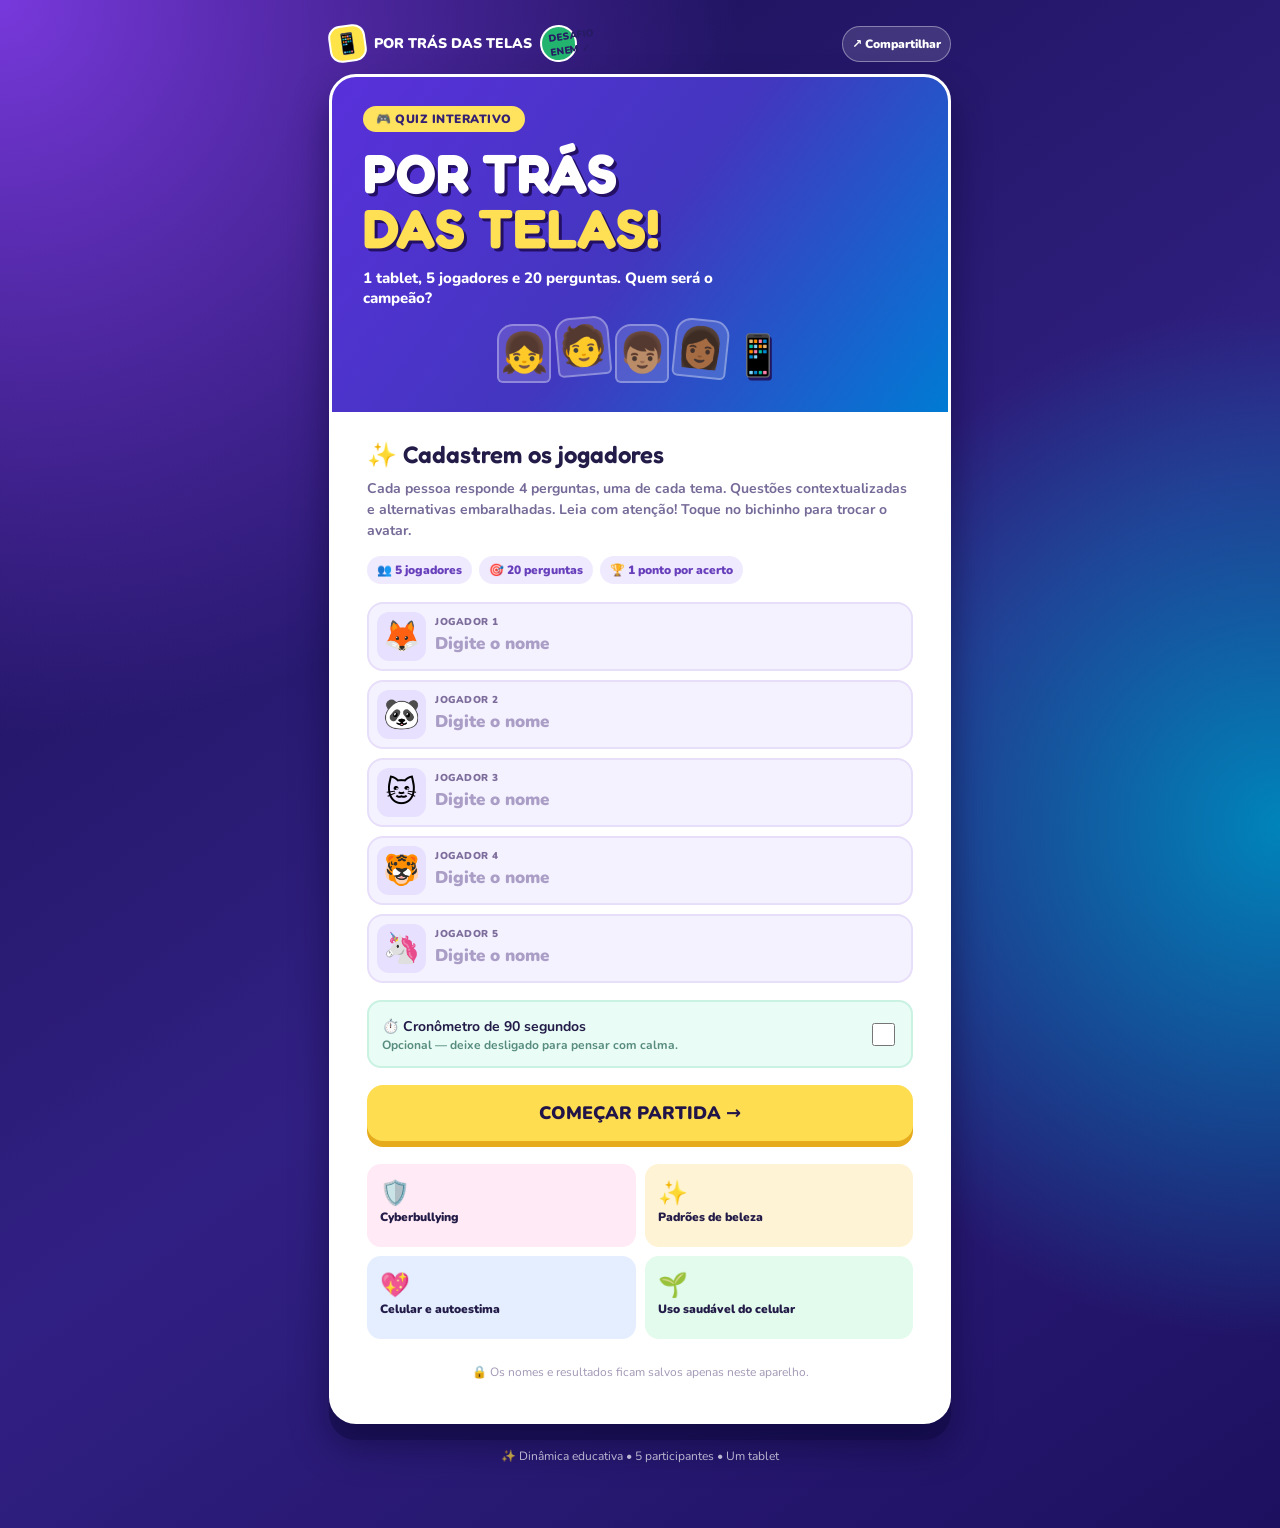
==== commit 2b4a144d: "Atualizar quiz original para questões estilo ENEM" ====
--- a/quiz-telas/index.html
+++ b/quiz-telas/index.html
@@ -1,5 +1,5 @@
 <!doctype html>
-<html lang="pt-BR"><head><meta charset="utf-8"><meta name="viewport" content="width=device-width,initial-scale=1,viewport-fit=cover"><meta name="theme-color" content="#22115e"><meta name="description" content="Quiz Por Trás das Telas: cinco jogadores, um tablet, 20 perguntas e 4 temas."><title>Por Trás das Telas | Quiz</title>
+<html lang="pt-BR"><head><meta charset="utf-8"><meta name="viewport" content="width=device-width,initial-scale=1,viewport-fit=cover"><meta name="theme-color" content="#22115e"><meta name="description" content="Quiz Por Trás das Telas: cinco jogadores, um tablet, 20 perguntas e 4 temas."><title>Por Trás das Telas • Desafio estilo ENEM</title>
 <style>
 @import url('https://fonts.googleapis.com/css2?family=Fredoka:wght@400;500;600;700&family=Nunito:wght@400;700;800;900&display=swap');
 *{box-sizing:border-box}body{margin:0;font-family:Nunito,system-ui,sans-serif;background:radial-gradient(circle at 0 0,#7839dc,transparent 37%),radial-gradient(circle at 100% 54%,#0084ba,transparent 34%),linear-gradient(145deg,#170e4f,#312083 55%,#1d105f);min-height:100dvh;color:#231b48}button,input{font:inherit}button{cursor:pointer;-webkit-tap-highlight-color:transparent}button:focus-visible,input:focus-visible{outline:3px solid #ffd848;outline-offset:2px}.shell{max-width:650px;padding:15px 14px 40px;margin:auto}.mast{display:flex;align-items:center;justify-content:space-between;gap:8px;margin-bottom:12px;color:#fff;font-weight:900;font-size:14px}.mast .brand{display:flex;align-items:center;gap:8px}.brand span{background:#ffe449;color:#271c63;display:grid;place-items:center;border:2px solid white;border-radius:12px;width:37px;height:37px;font-size:20px;transform:rotate(-8deg)}.share{border:1px solid #ffffff60;color:white;background:#ffffff22;border-radius:99px;font-size:12px;font-weight:900;padding:9px}.card{background:white;border:3px solid #fff;border-radius:27px;box-shadow:0 16px 0 #0e083e6c,0 22px 35px #09052e80;overflow:hidden}.banner{background:linear-gradient(127deg,#5930db,#4336bf,#007bd4);padding:28px 21px 25px;color:#fff;position:relative;overflow:hidden}.ribbon{display:inline-block;background:#ffe35e;color:#342073;padding:5px 13px;font-size:12px;font-weight:900;border-radius:100px;text-transform:uppercase;letter-spacing:.5px}.banner h1{font:700 clamp(36px,9vw,55px)/1 Fredoka,sans-serif;margin:13px 0;text-shadow:3px 3px #231065}.banner h1 em{color:#ffdf54;font-style:normal}.banner p{font-size:15px;font-weight:800;max-width:350px;margin:0}.avatars{display:flex;justify-content:center;align-items:end;gap:5px;padding-top:16px}.person{font-size:39px;display:grid;place-items:center;width:54px;height:59px;background:#ffffff24;border:2px solid #ffffff50;border-radius:16px 16px 6px 6px}.person:nth-child(2){transform:translateY(-7px) rotate(-5deg)}.person:nth-child(4){transform:translateY(-5px) rotate(6deg)}.mascot{font-size:40px;animation:bob 2.1s ease-in-out infinite;filter:drop-shadow(2px 3px 0 #201661)}.body{padding:22px 19px}.body h2{font:600 24px Fredoka,sans-serif;margin:0 0 9px}.desc{font-size:14px;color:#766a98;font-weight:700;line-height:1.5;margin:0 0 15px}.chips{display:flex;gap:7px;flex-wrap:wrap;margin:14px 0 18px}.chips span{font-size:12px;background:#f0eaff;border-radius:99px;padding:6px 10px;color:#6840bc;font-weight:900}.line{background:#f5f2ff;border:2px solid #e7defa;border-radius:16px;display:flex;align-items:center;gap:9px;padding:8px;margin-bottom:9px}.avatarBtn{background:#e8e0ff;border:0;border-radius:12px;width:49px;height:49px;font-size:30px;flex:none}.line div{min-width:0;flex:1}.line label{display:block;font-size:10px;color:#7d6d9c;font-weight:900;letter-spacing:.5px;text-transform:uppercase}.line input{border:0;background:transparent;width:100%;color:#20164f;font-size:17px;font-weight:900;outline:0;padding:3px 0}.line input::placeholder{color:#aa9ec7}.checkrow{background:#e9fcf5;border:2px solid #c9f2e2;padding:13px;border-radius:14px;display:flex;align-items:center;justify-content:space-between;margin:17px 0}.checkrow b{font-size:14px}.checkrow small{display:block;color:#578c7e;font-weight:700;font-size:12px}.checkrow input{accent-color:#5841d4;width:23px;height:23px}.btn{border:0;border-radius:16px;background:#ffdd51;color:#211448;font-weight:900;font-size:18px;padding:16px;box-shadow:0 6px #e6aa1d;width:100%;display:block}.btn:active{transform:translateY(4px);box-shadow:0 2px #e6aa1d}.btn.secondary{background:#6543df;color:white;box-shadow:0 6px #3b2799}.btn.light{background:#f1edfb;color:#5f3bbf;box-shadow:none;font-size:14px}.btn:disabled{opacity:.48;cursor:not-allowed;box-shadow:none}.error{font-size:13px;color:#bd2558;font-weight:900;margin:9px 0}.topicgrid{display:grid;grid-template-columns:1fr 1fr;gap:9px;margin-top:23px}.topic{border-radius:14px;background:#ffeaf5;padding:13px;font-weight:900;font-size:12px;min-height:83px}.topic:nth-child(2){background:#fff3d5}.topic:nth-child(3){background:#e4eeff}.topic:nth-child(4){background:#e2fbec}.topic i{display:block;font-style:normal;font-size:24px}.note{font-size:12px;color:#a297b5;text-align:center;line-height:1.5;padding-top:12px}.outside{font-size:12px;text-align:center;color:#ffffffb3;padding:24px 0}.handoff{text-align:center;padding:30px 19px}.handoff .huge{font-size:84px;animation:bob 2s infinite}.handoff h2{font:700 39px/1.07 Fredoka,sans-serif;margin:13px 0;color:#281950}.handoff h2 strong{color:#7038df}.handoff p{font-weight:800;color:#726590;line-height:1.55;margin:13px 0 22px}.handoff .sub{font-size:12px;background:#f1eaff;padding:9px;border-radius:99px;color:#6133be;font-weight:900}.handoff .btn{margin-top:22px}.qbanner{background:linear-gradient(130deg,var(--color),#29247b);padding:19px;color:white}.qtop{display:flex;justify-content:space-between;align-items:center;font-weight:900;font-size:13px;margin-bottom:9px}.meter{background:#ffffff60;height:9px;border-radius:10px;overflow:hidden;margin-bottom:20px}.meter div{height:100%;background:#ffe05b;transition:width .3s}.qbanner .tag{font-size:12px;font-weight:900;border-radius:50px;background:#fff;color:var(--color);padding:7px 11px;display:inline-block}.qbanner h2{font:600 clamp(25px,6vw,33px)/1.17 Fredoka,sans-serif;margin:15px 0 5px}.timer{background:#ffffff35;border-radius:80px;padding:5px 9px}.timer.low{background:#f42f62}.option{display:flex;align-items:center;gap:11px;border:3px solid #ede9f8;border-radius:17px;background:#faf9ff;min-height:67px;width:100%;padding:10px;text-align:left;color:#2d2550;font-size:15px;font-weight:900;margin:10px 0}.option.on{border-color:#673fe5;background:#efebff}.key{width:44px;height:44px;border-radius:13px;display:grid;place-items:center;font:700 22px Fredoka,sans-serif;color:white;background:#ed4c80;flex:none}.option:nth-child(2) .key{background:#3a87e7}.option:nth-child(3) .key{background:#20b983}.option:nth-child(4) .key{background:#f0b426}.option.on .key{box-shadow:0 0 0 3px #372484}.helper{font-size:12px;color:#9289ad;font-weight:700;text-align:center}.resulttop{text-align:center;padding:28px 17px;color:white;background:linear-gradient(135deg,#5e35d6,#9e31d2,#d1429a)}.resulttop .cup{font-size:71px;animation:bob 2s infinite}.resulttop h1{font:700 34px Fredoka,sans-serif;margin:10px 0}.resulttop p{font-size:15px;font-weight:800;margin:0}.rank{display:flex;align-items:center;gap:10px;padding:11px;background:#f7f3ff;border:2px solid #e8ddf9;border-radius:15px;margin:10px 0}.rank.gold{background:#fffae4;border-color:#ffe083}.place{width:38px;text-align:center;font:600 20px Fredoka,sans-serif;color:#6d4cc4}.rank .face{font-size:29px}.rank .name{flex:1;font-weight:900;overflow-wrap:anywhere}.rank .score{background:white;padding:7px 10px;border-radius:10px;font:600 21px Fredoka,sans-serif}.rank .score small{font:900 10px Nunito,sans-serif;display:block;color:#8d82a5;text-align:center}.details{margin-top:26px}.details summary{background:#f2ecff;border-radius:12px;color:#643ab6;padding:14px;font-weight:900;cursor:pointer}.review{padding:13px 3px;border-bottom:1px solid #ede8f7;font-size:13px;line-height:1.5}.review b{display:block;margin-bottom:4px}.review strong{color:#15926a}.review .miss{color:#bd4269}.review p{color:#655b84;margin:5px 0 0}.buttons{display:grid;gap:12px;margin-top:22px}.toast{position:fixed;bottom:25px;left:50%;transform:translateX(-50%);border-radius:40px;color:white;background:#1d1547;padding:11px 17px;font-size:13px;font-weight:900;z-index:20;box-shadow:0 12px 30px #0005}.confetti{position:fixed;top:-50px;font-size:23px;animation:fall 3.5s linear forwards;z-index:40;pointer-events:none}@keyframes bob{0%,100%{transform:translateY(0)}50%{transform:translateY(-8px)}}@keyframes fall{to{transform:translateY(105vh) rotate(600deg);opacity:0}}@media (min-width:600px){.shell{padding-top:25px}.body{padding:28px 35px}.banner{padding:29px 31px}}@media(prefers-reduced-motion:reduce){*,*:after,*:before{animation:none!important;transition:none!important}}
@@ -20,45 +20,27 @@
 .feedbackExplain{background:#f2eeff;border-radius:16px;padding:15px;margin:18px 0;color:#362567}
 .feedbackExplain strong{font-family:Fredoka,sans-serif;font-size:20px}
 .feedbackExplain p{font-size:15px;line-height:1.5;font-weight:800;margin:8px 0 0}
+
+.qbanner .enemText{font-family:Nunito,system-ui,sans-serif!important;font-size:clamp(18px,4.8vw,24px)!important;font-weight:800;line-height:1.52!important;white-space:pre-line;letter-spacing:0;margin-top:15px!important}
+.enemFeedbackText{font-family:Nunito,system-ui,sans-serif!important;font-size:17px!important;line-height:1.48!important;white-space:pre-line;font-weight:800!important}
+.chooseTitle{font-family:Fredoka,sans-serif!important;font-size:20px!important;margin-bottom:9px!important}
+.options .option,.feedbackChoices .option{font-size:14px!important;line-height:1.5!important;min-height:74px;padding:14px!important;align-items:flex-start}
+.options .option .key,.feedbackChoices .option .key{font-size:17px;min-width:38px;min-height:38px;display:grid;place-items:center}
+.feedbackExplain p{line-height:1.6!important}
 </style></head><body><main id="root" class="shell"></main>
 <script>
 (()=>{"use strict";
-const D=[
-["🛡️","Cyberbullying","#d4377c",[
-["Qual situação é um exemplo de cyberbullying?",["Dar parabéns pelo aniversário","Humilhar alguém repetidamente num grupo de mensagens","Mandar um trabalho da escola","Conversar sobre um filme"],1,"Humilhação ou intimidação por meios digitais pode ser cyberbullying."],
-["Alguém compartilha uma montagem para ridicularizar um colega. O melhor é:",["Repostar para todo mundo","Responder com xingamentos","Não espalhar, apoiar a vítima e avisar um adulto","Curtir a publicação"],2,"Não compartilhe a agressão. Apoie a pessoa e procure ajuda de um adulto ou da escola."],
-["Por que ofensas pela internet podem machucar?",["Porque podem circular e afetar as emoções reais da pessoa","Porque não atingem ninguém de verdade","Porque sempre desaparecem imediatamente","Porque todo mundo acha engraçado"],0,"O sofrimento de quem recebe ofensas é real, mesmo quando ocorre on-line."],
-["Uma pessoa recebe mensagens agressivas repetidas. O que pode ajudá-la?",["Revidar humilhando a outra pessoa","Guardar evidências, denunciar e procurar apoio","Criar um perfil falso para se vingar","Divulgar os ataques para mais gente"],1,"Guardar provas, bloquear ou denunciar e conversar com adultos de confiança pode ajudar."],
-["Curtir um comentário que humilha alguém pode:",["Ajudar a pessoa humilhada","Não ter nenhum efeito","Reforçar a agressão","Apagar a postagem"],2,"Reações e compartilhamentos podem incentivar quem agride e aumentar a exposição."]]],
-["✨","Padrões de beleza","#c69c1a",[
-["Por que algumas fotos nas redes parecem perfeitas?",["Porque mostram todos os momentos da vida","Porque podem ter filtros, edição e iluminação planejada","Porque ninguém usa edição","Porque existe um único tipo de beleza"],1,"Muitas imagens são cuidadosamente selecionadas ou alteradas antes de serem postadas."],
-["Ver sempre um único tipo de corpo como 'ideal' pode:",["Ensinar que todos são iguais","Aumentar comparações e inseguranças","Melhorar automaticamente a saúde","Fazer as diferenças desaparecerem"],1,"A repetição de padrões irreais pode influenciar a forma como nos vemos."],
-["Qual afirmação sobre beleza faz mais sentido?",["Todas as pessoas precisam parecer iguais","Só influenciadores definem beleza","A beleza é diversa; não existe um único padrão","A beleza depende de seguidores"],2,"Os padrões mudam com o tempo e a cultura. Não existe uma definição única."],
-["Uma pessoa se compara com fotos muito editadas. O que seria mais saudável?",["Criticar a própria aparência ainda mais","Imitar tudo que vê","Lembrar das edições e valorizar suas características","Deixar de conviver com amigos"],2,"Fotos editadas não são medidas justas de valor ou aparência."],
-["Acompanhar criadores com diferentes estilos e corpos pode ajudar a:",["Respeitar a diversidade","Criar uma regra de beleza","Excluir quem é diferente","Fazer todas as pessoas se vestirem igual"],0,"Ver diversidade amplia referências e ajuda a questionar padrões estreitos."]]],
-["💖","Celular e autoestima","#4664e5",[
-["O que é autoestima?",["O número de seguidores","Como a pessoa se percebe e se valoriza","O modelo do telefone","O total de curtidas"],1,"Autoestima é como percebemos e valorizamos a nós mesmos."],
-["Se uma foto recebe poucas curtidas, isso significa que:",["A pessoa vale menos","A foto deve ser apagada","Curtidas não definem o valor de ninguém","A pessoa não tem amigos"],2,"Curtidas são reações numa plataforma, não uma medida de valor pessoal."],
-["Por que parece que todos vivem melhor nas redes?",["Porque ninguém tem problemas","Porque vemos momentos selecionados da vida dos outros","Porque todas as postagens mostram a rotina inteira","Porque ninguém edita o que publica"],1,"Em geral, vemos recortes e destaques, não a vida completa das pessoas."],
-["Se um perfil te deixa mal com frequência, você pode:",["Continuar seguindo por obrigação","Comparar-se ainda mais","Silenciar ou deixar de seguir e buscar apoio se preciso","Copiar todas as fotos"],2,"Você pode controlar parte do que acompanha e conversar com alguém de confiança."],
-["Qual é um sinal de que o celular está afetando seu bem-estar?",["Usá-lo para aprender","Falar com amigos e depois descansar","Perder sono e se sentir mal após se comparar constantemente","Tirar uma foto em um passeio"],2,"Conteúdos e hábitos podem prejudicar quando interferem no humor, sono ou rotina."]]],
-["🌱","Uso saudável do celular","#159f79",[
-["Usar o celular de forma saudável é:",["Ficar na internet a madrugada toda","Equilibrar tela, estudos, sono e convivência","Responder toda mensagem imediatamente","Abandonar atividades presenciais"],1,"Equilíbrio significa reservar tempo também para descansar, estudar e conviver."],
-["Qual hábito pode ajudar a dormir melhor?",["Aumentar o brilho do celular","Passar a noite rolando vídeos","Reduzir o uso do celular antes de dormir","Deixar notificações ligadas toda a noite"],2,"Menos estímulo de telas à noite pode contribuir para uma boa rotina de sono."],
-["Silenciar notificações durante uma atividade pode:",["Reduzir distrações e ajudar na concentração","Apagar todas as mensagens","Acabar com suas amizades","Desligar permanentemente o aparelho"],0,"Você pode escolher horários de foco e manter exceções importantes."],
-["Você percebe que passa horas rolando vídeos. Qual atitude pode ajudar?",["Abrir mais aplicativos","Ignorar as tarefas","Definir pausas e limites de uso","Usar o celular até adormecer"],2,"Definir horários e criar pausas ajuda a usar as telas com intenção."],
-["O celular é uma ferramenta positiva quando:",["Substitui todos os amigos","Ajuda a aprender, criar e conversar com equilíbrio","Sempre atrapalha o sono","É a única diversão permitida"],1,"A tecnologia pode aproximar, informar e divertir, dependendo de como é usada."]]]
-];
+const D=[["🛡️","Cyberbullying","#d4377c",[["Um vídeo de um aluno tropeçando numa apresentação foi compartilhado em um grupo. No início, os colegas disseram que era apenas humor; depois, passaram a produzir montagens e apelidos ofensivos. Mesmo após o pedido do aluno para parar, novas publicações continuaram circulando.\n\nQual análise interpreta MELHOR a situação?",["A intenção de quem fez a primeira gravação define se os compartilhamentos posteriores são aceitáveis, mesmo quando a vítima se sente humilhada.","A repercussão deve ser considerada ofensiva apenas se o vídeo ultrapassar o grupo original e atingir pessoas de fora da escola.","A repetição da exposição e das humilhações, apesar do pedido para parar, exige proteção da vítima e intervenção responsável.","O fato de colegas terem rido no começo torna necessária uma conversa, mas impede caracterizar os episódios seguintes como agressão."],2,"A alternativa C considera a repetição, o impacto e a continuidade dos ataques. Nem a intenção inicial nem a popularidade do vídeo anulam a humilhação."],["Uma estudante presencia ataques contra uma colega num grupo da turma. Ela quer ajudar, mas percebe que republicar as ofensas poderia aumentar a exposição. Também considera responder agressivamente aos autores para defender a vítima.\n\nQual ação concilia MELHOR solidariedade e prevenção de novos danos?",["Confrontar publicamente os autores em tom ofensivo para demonstrar que a vítima não está sozinha.","Guardar evidências sem redistribuí-las, acolher a colega e buscar o apoio de um adulto ou da escola.","Repostar as mensagens em outros grupos para mobilizar o maior número possível de colegas antes de pedir ajuda.","Esperar que a própria vítima faça uma denúncia, evitando qualquer aproximação para não interferir no conflito."],1,"B reúne proteção, acolhimento e encaminhamento. Revidar ou republicar pode ampliar o problema; a omissão não ajuda a vítima."],["Uma conta anônima publica insultos a estudantes durante o fim de semana. Na segunda-feira, as mensagens passam a circular entre colegas na sala e uma das vítimas começa a faltar às aulas. Alguns afirmam que a escola não deve agir porque as publicações ocorreram fora dela.\n\nQual é a conclusão MAIS adequada?",["A escola deve divulgar suspeitas sobre o autor para acelerar a identificação do perfil e evitar novos comentários.","A situação não deve ser tratada pela escola enquanto as mensagens forem publicadas fora do horário das aulas.","Cabe exclusivamente aos colegas decidir como reagir, pois a participação de adultos pode tornar o problema mais visível.","A escola pode acolher, orientar e adotar medidas educativas e de proteção diante dos impactos sobre a convivência."],3,"D reconhece os efeitos na vida escolar sem justificar exposição de suspeitos. A localização digital não torna o sofrimento irrelevante."],["Uma aluna publica uma foto para registrar uma atividade escolar. Alguém cria uma montagem ridicularizando sua aparência e afirma que ela não pode reclamar porque a imagem já estava na internet. Outros estudantes discutem se uma publicação representa autorização para qualquer uso posterior.\n\nQual princípio responde MELHOR a esse argumento?",["Compartilhar uma imagem não equivale a consentir com usos humilhantes; contexto, finalidade e possíveis danos devem ser considerados.","Postagens abertas podem ser modificadas livremente, desde que a montagem traga a identificação do perfil original.","Uma montagem deixa de ser ofensiva se seu autor declarar que pretendeu fazer uma brincadeira para o grupo.","Somente fotografias enviadas em conversas privadas podem provocar exposição inadequada ou exigir respeito."],0,"A distingue publicação e autorização para usos ofensivos. Humor e acesso público não eliminam respeito à dignidade e à privacidade."],["Uma estudante publica uma crítica fundamentada ao trabalho de uma equipe, apontando dados incompletos e sugerindo melhorias. Alguns colegas respondem aos argumentos; outros passam a atacá-la pessoalmente com apelidos e repetidas mensagens de humilhação. Um aluno defende que ambas as reações são apenas liberdade de expressão.\n\nQual critério é MAIS adequado para avaliá-las?",["Qualquer discordância expressa digitalmente é uma agressão, mesmo quando questiona somente as ideias do projeto.","A crítica é legítima apenas quando a maioria dos integrantes concorda com a opinião apresentada pela estudante.","Questionar ideias com argumentos difere de atacar repetidamente uma pessoa; a liberdade de expressão não justifica humilhação.","Quem inicia o debate público perde o direito de pedir respeito nas respostas, pois assumiu o risco de receber comentários."],2,"C separa crítica legítima de ataques pessoais reiterados. Discordar de argumentos não autoriza humilhar seus autores."]]],["✨","Padrões de beleza","#bd9016",[["Uma influenciadora divulga duas fotografias e atribui a diferença corporal a um produto anunciado por ela. Porém, ângulo, luz, posição e filtros não são os mesmos. Seguidores comentam que as imagens comprovam a eficácia do produto e mostram o corpo que todos deveriam buscar.\n\nQual leitura crítica é a MAIS fundamentada?",["Duas fotografias sequenciais são prova suficiente do resultado, ainda que as condições de produção visual sejam distintas.","Escolhas de edição e fotografia podem criar contrastes; as imagens isoladas não provam eficácia nem definem um padrão obrigatório.","Como se trata de publicidade, o produto não pode funcionar, independentemente de qualquer pesquisa que venha a ser feita.","Se a publicação apresentar muitas curtidas, a recepção positiva substitui a necessidade de analisar as condições das fotos."],1,"B distingue aparência visual de evidência sobre o produto. Edição e enquadramento podem influenciar a percepção; popularidade não comprova resultados."],["Depois de curtir vídeos de exercícios físicos, uma adolescente começa a receber conteúdos com corpos muito semelhantes. Ela conclui que aquele tipo de aparência deve ser considerado o mais bonito por todas as pessoas. Uma amiga lembra que plataformas personalizam recomendações a partir das interações.\n\nQual interpretação é MAIS coerente com essa informação?",["A repetição dos vídeos comprova que o padrão exibido é aceito pela maioria da população.","A personalização evita comparações, pois o usuário já demonstrou interesse prévio naquele tipo de conteúdo.","A frequência de determinado corpo no feed permite concluir que ele corresponde ao padrão de saúde mais adequado.","Um conteúdo repetido pode parecer universal sem representar a diversidade de corpos e preferências existentes."],3,"D relaciona a seleção algorítmica à impressão de consenso. O que aparece com frequência num feed não representa todas as pessoas."],["Uma turma compara uma selfie original e outra com retoques de pele e alterações no rosto. Alguns alunos dizem que qualquer filtro deve ser condenado. Outros sugerem identificar as mudanças e debater como elas podem afetar as comparações feitas por quem vê a publicação.\n\nQual abordagem desenvolve MELHOR o pensamento crítico?",["Analisar as alterações e discutir efeitos possíveis, reconhecendo que as consequências dependem do contexto e do uso.","Afirmar que toda alteração digital prejudica a autoestima, independentemente de intenção, frequência ou recepção.","Escolher a foto que recebeu mais curtidas como referência, porque a aprovação coletiva fornece um critério objetivo.","Evitar a análise das imagens e discutir somente tempo de tela, pois recursos visuais não influenciam a autoestima."],0,"A permite questionar representações e efeitos sem a generalização de que todos os filtros causam danos iguais."],["Uma turma prepara um cartaz sobre diversidade. Um grupo escolhe apenas celebridades muito populares; outro inclui uma única pessoa fora do padrão e a identifica como 'exceção'. Um terceiro grupo propõe mostrar diferentes corpos e estilos sem estabelecer uma ordem de beleza.\n\nQual proposta enfrenta de forma MAIS consistente a imposição de um padrão?",["Mostrar celebridades mais conhecidas, porque a popularidade nas redes estabelece referências coletivas confiáveis.","Incluir uma pessoa considerada diferente e explicar por que ela não corresponde ao ideal predominante.","Representar a diversidade sem hierarquizá-la e discutir por que certos tipos de aparência recebem mais destaque.","Exibir somente pessoas sem maquiagem, pois isso substitui padrões artificiais por um único padrão legítimo."],2,"C questiona a hierarquização dos corpos. Colocar alguém como exceção ou criar outro padrão obrigatório mantém a lógica da exclusão."],["Um vídeo patrocinado promete que qualquer adolescente alcançará o 'corpo perfeito' em poucas semanas. Ele reúne testemunhos e imagens atraentes, mas não apresenta pesquisas verificáveis nem considera diferenças individuais. Um grupo avalia se essa mensagem pode orientar escolhas pessoais.\n\nQual posicionamento é o MAIS responsável?",["Os depoimentos bastam para validar o método, pois experiências pessoais constituem uma prova aplicável a todos.","A ausência de fontes não importa quando a apresentação do vídeo é detalhada e o anunciante explica o processo.","Promessas estéticas são aceitáveis se forem descritas como busca de saúde, mesmo quando exigem aparência idêntica.","A promessa deve ser questionada por falta de evidência e por transformar um ideal estético em obrigação universal."],3,"D une avaliação de evidências e crítica ao padrão único. Depoimentos não demonstram que um método funcione para todos."]]],["💖","Celular e autoestima","#4664e5",[["Dois estudantes publicam projetos semelhantes. Um recebe muitas curtidas após ser compartilhado por um perfil popular; outro recebe poucas e conclui que é menos competente. Uma professora lembra que o alcance das publicações depende de vários fatores além da qualidade.\n\nQual interpretação diferencia MELHOR métricas digitais de autoestima?",["O número de interações pode refletir o alcance e o contexto, mas não determina o valor ou a capacidade pessoal.","A comparação é objetiva sempre que os trabalhos são publicados no mesmo dia, pois isso elimina diferenças de visibilidade.","Um trabalho com poucas curtidas deve ser considerado inferior se não recebeu ajuda de perfis populares.","Reações digitais não influenciam emoções, portanto a frustração sentida pelo estudante não merece atenção."],0,"A separa repercussão digital de valor pessoal. Sentimentos podem ser reais sem que os números comprovem talento ou dignidade."],["Após acompanhar publicações de viagens e festas, uma estudante diz que é a única pessoa com uma vida comum. Ela não percebe que amigos geralmente registram ocasiões escolhidas e deixam de mostrar boa parte da rotina e dos problemas.\n\nQual dificuldade de interpretação aparece nessa comparação?",["A estudante observou uma amostra completa da vida dos colegas, mas atribuiu importância excessiva às atividades de lazer.","Ela generalizou a partir de momentos selecionados, tratando publicações como retrato integral da vida das outras pessoas.","A conclusão é confiável porque diferentes perfis publicaram conteúdos semelhantes no mesmo período.","O problema principal é que qualquer postagem alegre é necessariamente prejudicial à saúde emocional de quem a vê."],1,"B identifica o viés da seleção: posts destacados não representam o cotidiano completo."],["Num debate, um aluno diz que se comparar nas redes é sempre ruim. Um colega relata que observar artistas o inspirou a desenhar melhor; outra estudante conta que comparar sua aparência a fotos editadas gera insegurança.\n\nQual conclusão considera MELHOR as duas experiências?",["Os relatos são incompatíveis e, por isso, não é possível tirar nenhuma conclusão sobre comparação social.","Quando um conteúdo ensina alguma habilidade, sua influência sobre a autoestima será sempre positiva.","Os efeitos variam com o conteúdo, o objetivo e a experiência: referências podem motivar ou provocar sofrimento.","O caso de insegurança demonstra que plataformas digitais não podem contribuir para aprendizagens significativas."],2,"C reconhece que a comparação pode ter efeitos distintos sem tratar a internet como inteiramente benéfica ou nociva."],["Uma adolescente vê que a amiga leu sua mensagem mas não respondeu logo. Ela entende o silêncio como rejeição e publica uma indireta. Horas depois descobre que a amiga estava ocupada. A insegurança surgiu de uma interpretação precipitada de um sinal digital.\n\nQual postura seria MAIS adequada diante de situações semelhantes?",["Tomar o aviso de leitura como prova de desinteresse, pois ele revela o que a outra pessoa sente.","Exigir respostas imediatas de amigos para evitar que sinais ambíguos gerem mal-entendidos.","Publicar indiretas cuidadosas, porque isso expressa emoções sem criar necessidade de conversar.","Evitar inferir intenções de um indicador isolado e, quando necessário, dialogar diretamente sobre expectativas."],3,"D evita suposições sobre sentimentos alheios. A confirmação de leitura não explica motivos nem disponibilidade."],["Um aluno percebe ansiedade ao revisar o número de curtidas de suas fotos. Ele gosta de usar redes para conversar com amigos, mas passa a apagar publicações quando não recebe as reações desejadas.\n\nQual estratégia reduz MAIS diretamente a dependência de aprovação sem eliminar usos positivos?",["Ativar alertas para acompanhar a evolução das curtidas com maior precisão e frequência.","Diminuir a checagem de métricas, valorizar outras formas de reconhecimento e preservar interações que fazem bem.","Abandonar permanentemente qualquer comunicação digital, pois todas as redes provocam efeitos idênticos.","Publicar nos horários de maior audiência, transformando a aprovação recebida numa meta pessoal mais estável."],1,"B trata o hábito que alimenta a ansiedade, sem impor proibição total. Otimizar curtidas mantém o foco na aprovação externa."]]],["🌱","Uso saudável do celular","#159f79",[["Dois adolescentes relatam duas horas diárias de tela. Um usa esse tempo para estudar, falar com familiares e depois faz outras atividades; o outro assiste a vídeos na cama, dorme tarde e deixa tarefas pendentes. Um colega conclui que os efeitos precisam ser iguais porque o tempo foi o mesmo.\n\nQual avaliação é MAIS consistente?",["A duração das atividades determina o impacto por si só, independentemente de contexto ou finalidade.","O uso para estudos compensa automaticamente prejuízos relacionados ao sono em qualquer outro momento do dia.","Além da duração, é importante considerar conteúdo, horário, finalidade e consequências para sono e rotina.","Qualquer atividade de lazer por telas é prejudicial, enquanto usos escolares são sempre benéficos."],2,"C considera contexto e consequências. O tempo é relevante, mas não descreve sozinho o bem-estar."],["Um estudante está sempre interrompendo a leitura por causa das notificações. Entretanto, precisa continuar acessível caso um familiar tenha uma emergência. Amigos sugerem desligar o celular ou responder a todas as mensagens imediatamente.\n\nQual escolha oferece o MELHOR equilíbrio entre foco e comunicação necessária?",["Configurar modo de foco com exceções para contatos essenciais e consultar mensagens comuns nos intervalos.","Manter todos os alertas ligados, pois qualquer mensagem recebida pode ser mais importante que a tarefa atual.","Desligar o aparelho durante o dia inteiro, mesmo quando precisa receber informações urgentes de familiares.","Trocar de aplicativo sempre que chegar uma notificação para não deixar conversas sem resposta."],0,"A reduz distrações e preserva contatos prioritários. Nem todas as notificações precisam interromper a atividade."],["Uma aluna costuma assistir a vídeos por 'só mais cinco minutos' antes de dormir, mas acaba ficando conectada por mais de uma hora. No dia seguinte sente sono e dificuldade de concentração. Ela deseja manter o celular para outras atividades, mas mudar esse hábito.\n\nQual plano enfrenta MELHOR o problema descrito?",["Substituir vídeos longos por vídeos curtos, mantendo o uso sem estabelecer horário de encerramento.","Trocar vídeos por mensagens na cama, supondo que todo tipo de interação digital favoreça o descanso.","Eliminar qualquer uso do celular, inclusive estudo e comunicação familiar, para garantir disciplina.","Definir horário para parar de usar telas à noite e criar uma rotina mais tranquila antes de dormir."],3,"D atua no atraso da hora de dormir de forma proporcional. Trocar só o aplicativo não garante descanso."],["Um vídeo viral afirma que certa técnica melhora a atenção de 'todos os estudantes', mas não apresenta fontes, dados verificáveis nem estudos. Alguns alunos querem compartilhá-lo na escola porque a edição parece profissional e recebeu muitas curtidas.\n\nQual atitude demonstra uso MAIS responsável da informação digital?",["Confiar no número de curtidas, pois a popularidade torna improvável a circulação de informações erradas.","Verificar quem produziu a afirmação, consultar fontes confiáveis e buscar confirmação antes de compartilhá-la como fato.","Rejeitar automaticamente qualquer conteúdo em vídeo, mesmo quando apresenta fontes e resultados verificáveis.","Repassar com a frase 'não sei se é verdade', já que declarar dúvida substitui a necessidade de checagem."],1,"B prioriza evidências e fontes independentes. Aparência profissional e popularidade não comprovam afirmações."],["Uma turma planeja uma Semana de Uso Consciente. Alguns propõem proibir totalmente os celulares; outros sugerem pausas, atenção ao sono e momentos de convivência, lembrando que os estudantes também usam a tecnologia para estudar e falar com familiares.\n\nQual proposta desenvolve MELHOR a autonomia digital?",["Aplicar a mesma proibição a todos, independentemente de necessidades pessoais, para produzir resultados comparáveis.","Medir o sucesso apenas pela menor quantidade de minutos, sem investigar quais atividades ocorreram nas telas.","Estabelecer limites ajustados à rotina, observar seus efeitos e reformular hábitos quando necessário.","Trocar aplicativos usados, mantendo os mesmos horários e avaliando o progresso apenas pelo número de acessos."],2,"C associa limites a objetivos e observação dos efeitos. Autonomia exige escolhas conscientes, não só reduzir minutos."]]]];
 const AN=["🦊","🐼","🐱","🐯","🦄","🐧","🐸","🦁","🐻","🐙","🦋","🐰"];
-const KEY="telas_quiz_tablet_v3_feedback",root=document.getElementById("root");let s=null,icons=[0,1,2,3,4],tickId=null;
+const KEY="telas_quiz_tablet_v4_enem",root=document.getElementById("root");let s=null,icons=[0,1,2,3,4],tickId=null;
 const clean=t=>String(t).replace(/[&<>"']/g,c=>({"&":"&amp;","<":"&lt;",">":"&gt;",'"':"&quot;","'":"&#39;"}[c]));
 const mix=a=>{const b=[...a];for(let i=b.length-1;i>0;i--){const j=Math.floor(Math.random()*(i+1));[b[i],b[j]]=[b[j],b[i]]}return b};
 function persist(){try{localStorage.setItem(KEY,JSON.stringify(s))}catch(e){}}
 function stop(){if(tickId){clearInterval(tickId);tickId=null}}
-function wrapper(main){root.innerHTML='<div class="mast"><div class="brand"><span>📱</span> POR TRÁS DAS TELAS <span style="font-size:10px;background:#22b36f;padding:4px 7px;border-radius:100px">VERSÃO NOVA ✓</span></div><button class="share" data-action="share">↗ Compartilhar</button></div><section class="card">'+main+'</section><div class="outside">✨ Dinâmica educativa • 5 participantes • Um tablet</div>'}
+function wrapper(main){root.innerHTML='<div class="mast"><div class="brand"><span>📱</span> POR TRÁS DAS TELAS <span style="font-size:10px;background:#22b36f;padding:4px 7px;border-radius:100px">DESAFIO ENEM ✓</span></div><button class="share" data-action="share">↗ Compartilhar</button></div><section class="card">'+main+'</section><div class="outside">✨ Dinâmica educativa • 5 participantes • Um tablet</div>'}
 function setup(){
 let f='';for(let i=0;i<5;i++)f+='<div class="line"><button class="avatarBtn" data-action="icon" data-i="'+i+'" aria-label="Trocar avatar">'+AN[icons[i]]+'</button><div><label for="j'+i+'">Jogador '+(i+1)+'</label><input id="j'+i+'" placeholder="Digite o nome" maxlength="20" autocomplete="off"></div></div>';
-wrapper('<div class="banner"><span class="ribbon">🎮 QUIZ INTERATIVO</span><h1>POR TRÁS<br><em>DAS TELAS!</em></h1><p>1 tablet, 5 jogadores e 20 perguntas. Quem será o campeão?</p><div class="avatars"><span class="person">👧</span><span class="person">🧑</span><span class="person">👦🏽</span><span class="person">👩🏾</span><span class="mascot">📱</span></div></div><div class="body"><h2>✨ Cadastrem os jogadores</h2><p class="desc">Cada pessoa responde <b>4 perguntas</b>, uma de cada tema. A ordem dos jogadores e das questões será embaralhada. Toque no bichinho para trocar o avatar.</p><div class="chips"><span>👥 5 jogadores</span><span>🎯 20 perguntas</span><span>🏆 1 ponto por acerto</span></div>'+f+'<div class="checkrow"><div><b>⏱️ Cronômetro de 30 segundos</b><small>Opcional — deixe desligado para pensar com calma.</small></div><input type="checkbox" id="timerOn"></div><div id="error" class="error"></div><button data-action="start" class="btn">COMEÇAR PARTIDA →</button><div class="topicgrid"><div class="topic"><i>🛡️</i>Cyberbullying</div><div class="topic"><i>✨</i>Padrões de beleza</div><div class="topic"><i>💖</i>Celular e autoestima</div><div class="topic"><i>🌱</i>Uso saudável do celular</div></div><p class="note">🔒 Os nomes e resultados ficam salvos apenas neste aparelho.</p></div>')
+wrapper('<div class="banner"><span class="ribbon">🎮 QUIZ INTERATIVO</span><h1>POR TRÁS<br><em>DAS TELAS!</em></h1><p>1 tablet, 5 jogadores e 20 perguntas. Quem será o campeão?</p><div class="avatars"><span class="person">👧</span><span class="person">🧑</span><span class="person">👦🏽</span><span class="person">👩🏾</span><span class="mascot">📱</span></div></div><div class="body"><h2>✨ Cadastrem os jogadores</h2><p class="desc">Cada pessoa responde <b>4 perguntas</b>, uma de cada tema. Questões contextualizadas e alternativas embaralhadas. Leia com atenção! Toque no bichinho para trocar o avatar.</p><div class="chips"><span>👥 5 jogadores</span><span>🎯 20 perguntas</span><span>🏆 1 ponto por acerto</span></div>'+f+'<div class="checkrow"><div><b>⏱️ Cronômetro de 90 segundos</b><small>Opcional — deixe desligado para pensar com calma.</small></div><input type="checkbox" id="timerOn"></div><div id="error" class="error"></div><button data-action="start" class="btn">COMEÇAR PARTIDA →</button><div class="topicgrid"><div class="topic"><i>🛡️</i>Cyberbullying</div><div class="topic"><i>✨</i>Padrões de beleza</div><div class="topic"><i>💖</i>Celular e autoestima</div><div class="topic"><i>🌱</i>Uso saudável do celular</div></div><p class="note">🔒 Os nomes e resultados ficam salvos apenas neste aparelho.</p></div>')
 }
 function start(){
 let names=Array.from(root.querySelectorAll(".line input")).map(e=>e.value.trim().replace(/\s+/g," "));
@@ -68,33 +50,34 @@
 }
 function newGame(players,timer){
 const bank=D.map(()=>mix([0,1,2,3,4])),offset=mix([0,1,2,3]),playersInSeats=mix([0,1,2,3,4]);let turns=[];
-for(let r=0;r<4;r++)for(let seat of mix([0,1,2,3,4])){let t=offset[(seat+r)%4];turns.push({player:playersInSeats[seat],topic:t,index:bank[t].pop(),round:r+1})}
-s={version:2,phase:"pass",players,turns,position:0,picked:null,results:[],timer,deadline:null};persist();render();window.scrollTo(0,0)
+for(let r=0;r<4;r++)for(let seat of mix([0,1,2,3,4])){let t=offset[(seat+r)%4];turns.push({player:playersInSeats[seat],topic:t,index:bank[t].pop(),round:r+1,order:mix([0,1,2,3])})}
+s={version:4,phase:"pass",players,turns,position:0,picked:null,results:[],timer,deadline:null};persist();render();window.scrollTo(0,0)
 }
 function pass(){
 const turn=s.turns[s.position],p=s.players[turn.player],t=D[turn.topic];
 wrapper('<div class="banner"><span class="ribbon">RODADA '+turn.round+' / 4</span><h1>É HORA DE<br><em>PASSAR O TABLET!</em></h1><p>PERGUNTA '+(s.position+1)+' DE 20</p></div><div class="handoff"><div class="huge">'+clean(p.avatar)+'</div><h2>Agora é a vez de<br><strong>'+clean(p.name)+'!</strong></h2><p>Entregue o tablet para <b>'+clean(p.name)+'</b>.<br>Quando estiver pronto(a), toque para abrir a próxima pergunta.</p><div class="sub">'+t[0]+' Tema da vez: '+clean(t[1])+'</div><button class="btn" data-action="ready">ESTOU PRONTO(A) →</button><p class="note">Não revelaremos as respostas corretas até o final do jogo.</p></div>')
 }
 function question(){
-const turn=s.turns[s.position],t=D[turn.topic],p=s.players[turn.player],q=t[3][turn.index];let opts="";
-q[1].forEach((o,i)=>{opts+='<button class="option'+(s.picked===i?' on':'')+'" data-action="pick" data-i="'+i+'" aria-pressed="'+(s.picked===i)+'"><span class="key">'+("ABCD"[i])+'</span>'+clean(o)+'</button>'});
-wrapper('<div class="qbanner" style="--color:'+t[2]+'"><div class="qtop"><span>'+clean(p.avatar)+' '+clean(p.name)+'</span><span class="timer" id="counter">'+(s.timer?'⏱ 30s':'Sem tempo limite')+'</span></div><div class="qtop"><span>QUESTÃO '+(s.position+1)+' DE 20</span><span>RODADA '+turn.round+' DE 4</span></div><div class="meter"><div style="width:'+(s.position/20*100)+'%"></div></div><span class="tag">'+t[0]+' '+clean(t[1])+'</span><h2>'+clean(q[0])+'</h2></div><div class="body"><h2>Escolha sua resposta</h2>'+opts+'<button class="btn" data-action="next" id="next" '+(s.picked===null?'disabled':'')+'>CONFIRMAR RESPOSTA ✓</button><p class="helper">💡 Depois de responder, descubra na hora se acertou e leia a explicação.</p></div>');
-if(s.timer)clock()
+const turn=s.turns[s.position],t=D[turn.topic],p=s.players[turn.player],q=t[3][turn.index],order=turn.order||[0,1,2,3];
+let opts="";
+order.forEach((original,i)=>{opts+='<button class="option'+(s.picked===i?' on':'')+'" data-action="pick" data-i="'+i+'" aria-pressed="'+(s.picked===i)+'"><span class="key">'+("ABCD"[i])+'</span>'+clean(q[1][original])+'</button>'});
+wrapper('<div class="qbanner" style="--color:'+t[2]+'"><div class="qtop"><span>'+clean(p.avatar)+' '+clean(p.name)+'</span><span class="timer" id="counter">'+(s.timer?'⏱ 90s':'Sem tempo limite')+'</span></div><div class="qtop"><span>QUESTÃO '+(s.position+1)+' DE 20</span><span>RODADA '+turn.round+' DE 4</span></div><div class="meter"><div style="width:'+(s.position/20*100)+'%"></div></div><span class="tag">'+t[0]+' '+clean(t[1])+' • DESAFIO ENEM</span><h2 class="enemText">'+clean(q[0])+'</h2></div><div class="body"><h2 class="chooseTitle">Leia e escolha a alternativa mais adequada</h2><div class="options">'+opts+'</div><button class="btn" data-action="next" id="next" '+(s.picked===null?'disabled':'')+'>CONFIRMAR RESPOSTA ✓</button><p class="helper">🧠 Compare as alternativas: apenas uma interpreta melhor o caso apresentado.</p></div>');
+if(s.timer)clock();
 }
-function clock(){stop();if(!s.deadline){s.deadline=Date.now()+30000;persist()}function t(){if(s.phase!=="question"){stop();return}let rem=Math.max(0,Math.ceil((s.deadline-Date.now())/1000));let e=root.querySelector("#counter");if(e){e.textContent="⏱ "+rem+"s";e.classList.toggle("low",rem<=10)}if(rem===0)next(true)}t();tickId=setInterval(t,350)}
+function clock(){stop();if(!s.deadline){s.deadline=Date.now()+90000;persist()}function t(){if(s.phase!=="question"){stop();return}let rem=Math.max(0,Math.ceil((s.deadline-Date.now())/1000));let e=root.querySelector("#counter");if(e){e.textContent="⏱ "+rem+"s";e.classList.toggle("low",rem<=10)}if(rem===0)next(true)}t();tickId=setInterval(t,350)}
 function next(timeout){
 if(s.phase!=="question"||(!timeout&&s.picked===null))return;
 stop();
-const turn=s.turns[s.position],q=D[turn.topic][3][turn.index],correct=s.picked===q[2];
-s.results.push({player:turn.player,topic:turn.topic,index:turn.index,selected:s.picked,correct});
+const turn=s.turns[s.position],q=D[turn.topic][3][turn.index],order=turn.order||[0,1,2,3],correct=s.picked!==null&&order[s.picked]===q[2];
+s.results.push({player:turn.player,topic:turn.topic,index:turn.index,selected:s.picked,correct,order});
 if(correct)s.players[turn.player].score++;
-s.feedback={player:turn.player,topic:turn.topic,index:turn.index,selected:s.picked,correct};
+s.feedback={player:turn.player,topic:turn.topic,index:turn.index,selected:s.picked,correct,order};
 s.deadline=null;s.phase="feedback";persist();render();window.scrollTo(0,0);
 }
 function feedback(){
-const a=s.feedback,t=D[a.topic],q=t[3][a.index],p=s.players[a.player];
-const opts=q[1].map((label,i)=>'<div class="option '+(i===q[2]?'correctChoice':(i===a.selected?'wrongChoice':''))+'" role="listitem"><span class="key">'+("ABCD"[i])+'</span><span>'+clean(label)+'</span>'+(i===q[2]?'<b class="choiceMark">✓</b>':i===a.selected?'<b class="choiceMark">✕</b>':'')+'</div>').join("");
-wrapper('<div class="feedbackBanner '+(a.correct?'yay':'oops')+'"><div class="feedbackIcon">'+(a.correct?'✅':'❌')+'</div><h1>'+(a.correct?'ACERTOU!':'ERROU!')+'</h1><p>'+(a.correct?'Muito bem! Você ganhou 1 ponto.':'Não foi dessa vez! Confira a resposta e entenda por quê.')+'</p></div><div class="body"><div class="qtop"><span>'+clean(p.avatar)+' '+clean(p.name)+'</span><span>'+t[0]+' '+clean(t[1])+'</span></div><h2>'+clean(q[0])+'</h2><div class="feedbackChoices" role="list">'+opts+'</div><div class="feedbackExplain"><strong>💡 Explicação</strong><p>'+clean(q[3])+'</p></div><button class="btn" data-action="advance">'+(s.position===19?'🏆 VER RESULTADO FINAL':'PRÓXIMA PERGUNTA →')+'</button><p class="helper">Passe o tablet somente quando chegar a tela do próximo jogador.</p></div>');
+const a=s.feedback,t=D[a.topic],q=t[3][a.index],p=s.players[a.player],order=a.order||[0,1,2,3],right=order.indexOf(q[2]);
+const opts=order.map((orig,i)=>'<div class="option '+(i===right?'correctChoice':(i===a.selected?'wrongChoice':''))+'" role="listitem"><span class="key">'+("ABCD"[i])+'</span><span>'+clean(q[1][orig])+'</span>'+(i===right?'<b class="choiceMark">✓</b>':i===a.selected?'<b class="choiceMark">✕</b>':'')+'</div>').join("");
+wrapper('<div class="feedbackBanner '+(a.correct?'yay':'oops')+'"><div class="feedbackIcon">'+(a.correct?'✅':'❌')+'</div><h1>'+(a.correct?'ACERTOU!':'ERROU!')+'</h1><p>'+(a.correct?'Excelente interpretação! Você ganhou 1 ponto.':'Compare as alternativas e descubra qual responde melhor ao enunciado.')+'</p></div><div class="body"><div class="qtop"><span>'+clean(p.avatar)+' '+clean(p.name)+'</span><span>'+t[0]+' '+clean(t[1])+'</span></div><h2 class="enemFeedbackText">'+clean(q[0])+'</h2><div class="feedbackChoices" role="list">'+opts+'</div><div class="feedbackExplain"><strong>💡 Entenda a resposta</strong><p><b>Alternativa '+("ABCD"[right])+'.</b> '+clean(q[3])+'</p></div><button class="btn" data-action="advance">'+(s.position===19?'🏆 VER RESULTADO FINAL':'PRÓXIMA PERGUNTA →')+'</button><p class="helper">Passe o tablet somente quando aparecer o próximo jogador.</p></div>');
 }
 function advance(){
 if(s.phase!=="feedback")return;
@@ -109,7 +92,7 @@
 let last=-1,rank=0;
 ranks.forEach((p,i)=>{if(p.score!==last){rank=i+1;last=p.score}h+='<div class="rank'+(p.score===best?' gold':'')+'"><span class="place">'+(rank===1?'🥇':rank===2?'🥈':rank===3?'🥉':rank+'º')+'</span><span class="face">'+clean(p.avatar)+'</span><span class="name">'+clean(p.name)+'</span><span class="score">'+p.score+'/4<small>ACERTOS</small></span></div>'});
 h+='<details class="details"><summary>📚 Ver gabarito comentado (20 perguntas)</summary>';
-D.forEach((topic,ti)=>{h+='<h3 style="color:'+topic[2]+';margin:18px 0 0">'+topic[0]+' '+clean(topic[1])+'</h3>';s.results.filter(a=>a.topic===ti).forEach(a=>{const q=topic[3][a.index],p=s.players[a.player];h+='<div class="review"><b>'+clean(p.avatar)+' '+clean(p.name)+' — '+clean(q[0])+'</b><strong class="'+(a.correct?'':'miss')+'">'+(a.correct?'✓ Acertou':'✗ Errou')+' • Correta: '+("ABCD"[q[2]])+') '+clean(q[1][q[2]])+'</strong><p>'+clean(q[3])+'</p></div>'})});
+D.forEach((topic,ti)=>{h+='<h3 style="color:'+topic[2]+';margin:18px 0 0">'+topic[0]+' '+clean(topic[1])+'</h3>';s.results.filter(a=>a.topic===ti).forEach(a=>{const q=topic[3][a.index],p=s.players[a.player];h+='<div class="review"><b>'+clean(p.avatar)+' '+clean(p.name)+' — '+clean(q[0])+'</b><strong class="'+(a.correct?'':'miss')+'">'+(a.correct?'✓ Acertou':'✗ Errou')+' • Correta: '+("ABCD"[(a.order||[0,1,2,3]).indexOf(q[2])])+') '+clean(q[1][q[2]])+'</strong><p>'+clean(q[3])+'</p></div>'})});
 h+='</details><div class="buttons"><button class="btn" data-action="again">🔀 JOGAR DE NOVO</button><button class="btn light" data-action="reset">👥 TROCAR JOGADORES</button><button class="btn secondary" data-action="share">↗ COMPARTILHAR O LINK</button></div><p class="note">Cada nova partida embaralha perguntas e turnos. Os dados ficam salvos somente neste tablet.</p></div>';wrapper(h)
 }
 function confetti(){if(matchMedia("(prefers-reduced-motion: reduce)").matches)return;for(let i=0;i<24;i++){const e=document.createElement("span");e.className="confetti";e.textContent=["✨","⭐","💛","🎉","💜"][i%5];e.style.left=Math.random()*100+"vw";e.style.animationDelay=Math.random()*1.3+"s";document.body.appendChild(e);setTimeout(()=>e.remove(),5000)}}
@@ -117,6 +100,6 @@
 async function share(){const url=location.origin+location.pathname;try{if(navigator.share)await navigator.share({title:"Quiz Por Trás das Telas",text:"Jogue o quiz sobre redes sociais e autoestima!",url});else if(navigator.clipboard){await navigator.clipboard.writeText(url);toast("Link copiado! 📋")}else toast("Copie o endereço na barra do navegador.")}catch(e){}}
 function render(){stop();if(!s){setup();return}if(s.phase==="pass")pass();else if(s.phase==="question")question();else if(s.phase==="feedback")feedback();else if(s.phase==="result")results()}
 root.addEventListener("click",e=>{const b=e.target.closest("[data-action]");if(!b)return;const a=b.dataset.action;if(a==="icon"){let i=+b.dataset.i;icons[i]=(icons[i]+1)%AN.length;b.textContent=AN[icons[i]]}else if(a==="start")start();else if(a==="ready"){s.phase="question";s.deadline=null;s.picked=null;persist();render()}else if(a==="pick"&&s.phase==="question"){s.picked=+b.dataset.i;persist();render()}else if(a==="next")next(false);else if(a==="advance")advance();else if(a==="again"){newGame(s.players.map(p=>({...p,score:0})),s.timer)}else if(a==="reset"){stop();s=null;localStorage.removeItem(KEY);setup()}else if(a==="share")share()});
-try{let old=JSON.parse(localStorage.getItem(KEY)||"null");if(old&&old.version===2&&old.players?.length===5&&old.turns?.length===20&&old.position>=0&&old.position<=20&&["pass","question","feedback","result"].includes(old.phase))s=old}catch(e){}render();
+try{let old=JSON.parse(localStorage.getItem(KEY)||"null");if(old&&old.version===4&&old.players?.length===5&&old.turns?.length===20&&old.position>=0&&old.position<=20&&["pass","question","feedback","result"].includes(old.phase))s=old}catch(e){}render();
 })();
 </script></body></html>
